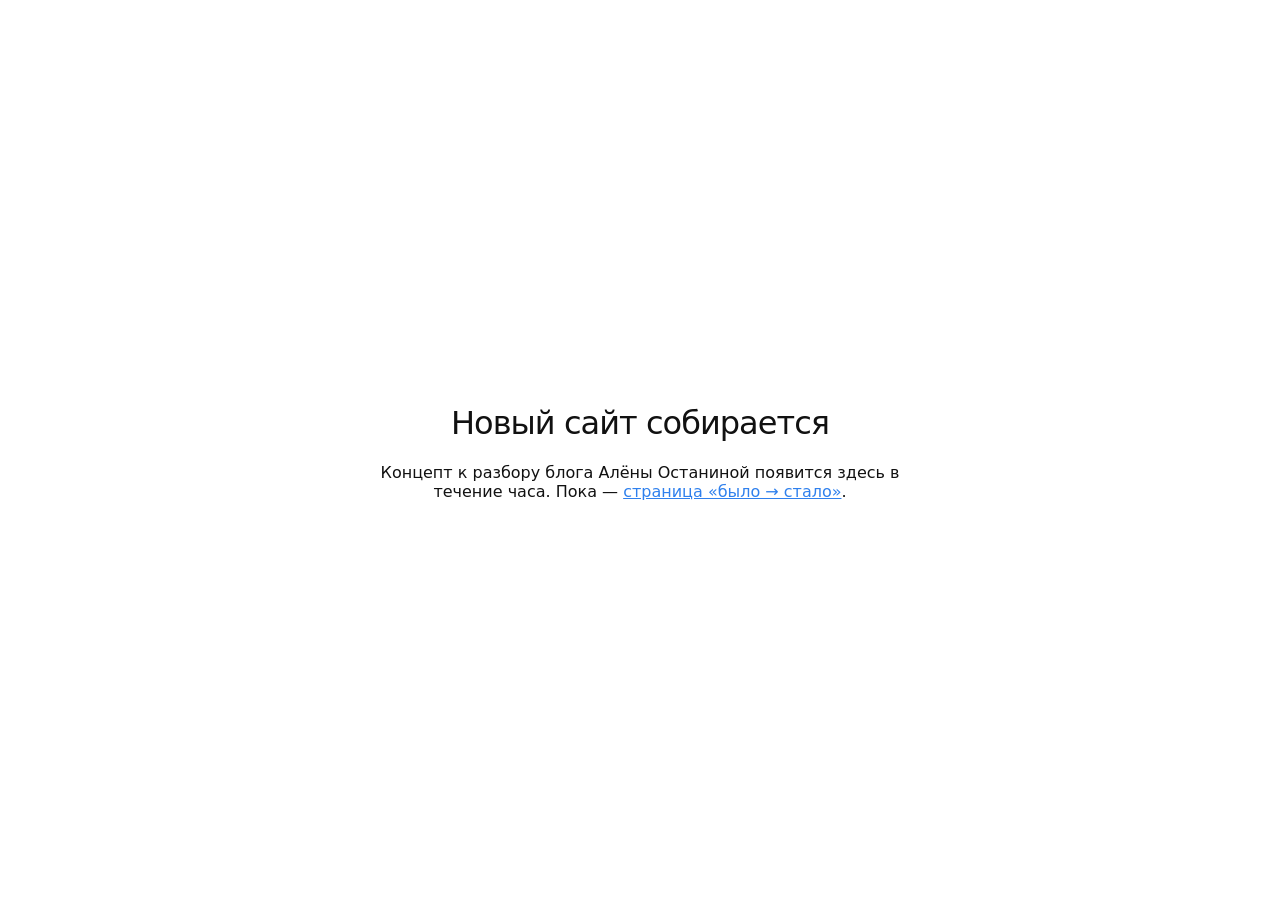
==== index.html @ 4e812641 "init: было → стало" ====
<!DOCTYPE html><html lang="ru"><head><meta charset="utf-8"><meta name="viewport" content="width=device-width,initial-scale=1"><meta name="robots" content="noindex,nofollow"><title>Концепт сайта — собирается</title>
<style>body{font-family:Inter,system-ui,sans-serif;display:flex;min-height:100vh;align-items:center;justify-content:center;margin:0;background:#fff;color:#111}div{max-width:520px;padding:32px;text-align:center}a{color:#2F80ED}</style></head>
<body><div><h1 style="font-weight:500;letter-spacing:-.03em">Новый сайт собирается</h1><p>Концепт к разбору блога Алёны Останиной появится здесь в течение часа. Пока — <a href="bylo-stalo/">страница «было → стало»</a>.</p></div></body></html>
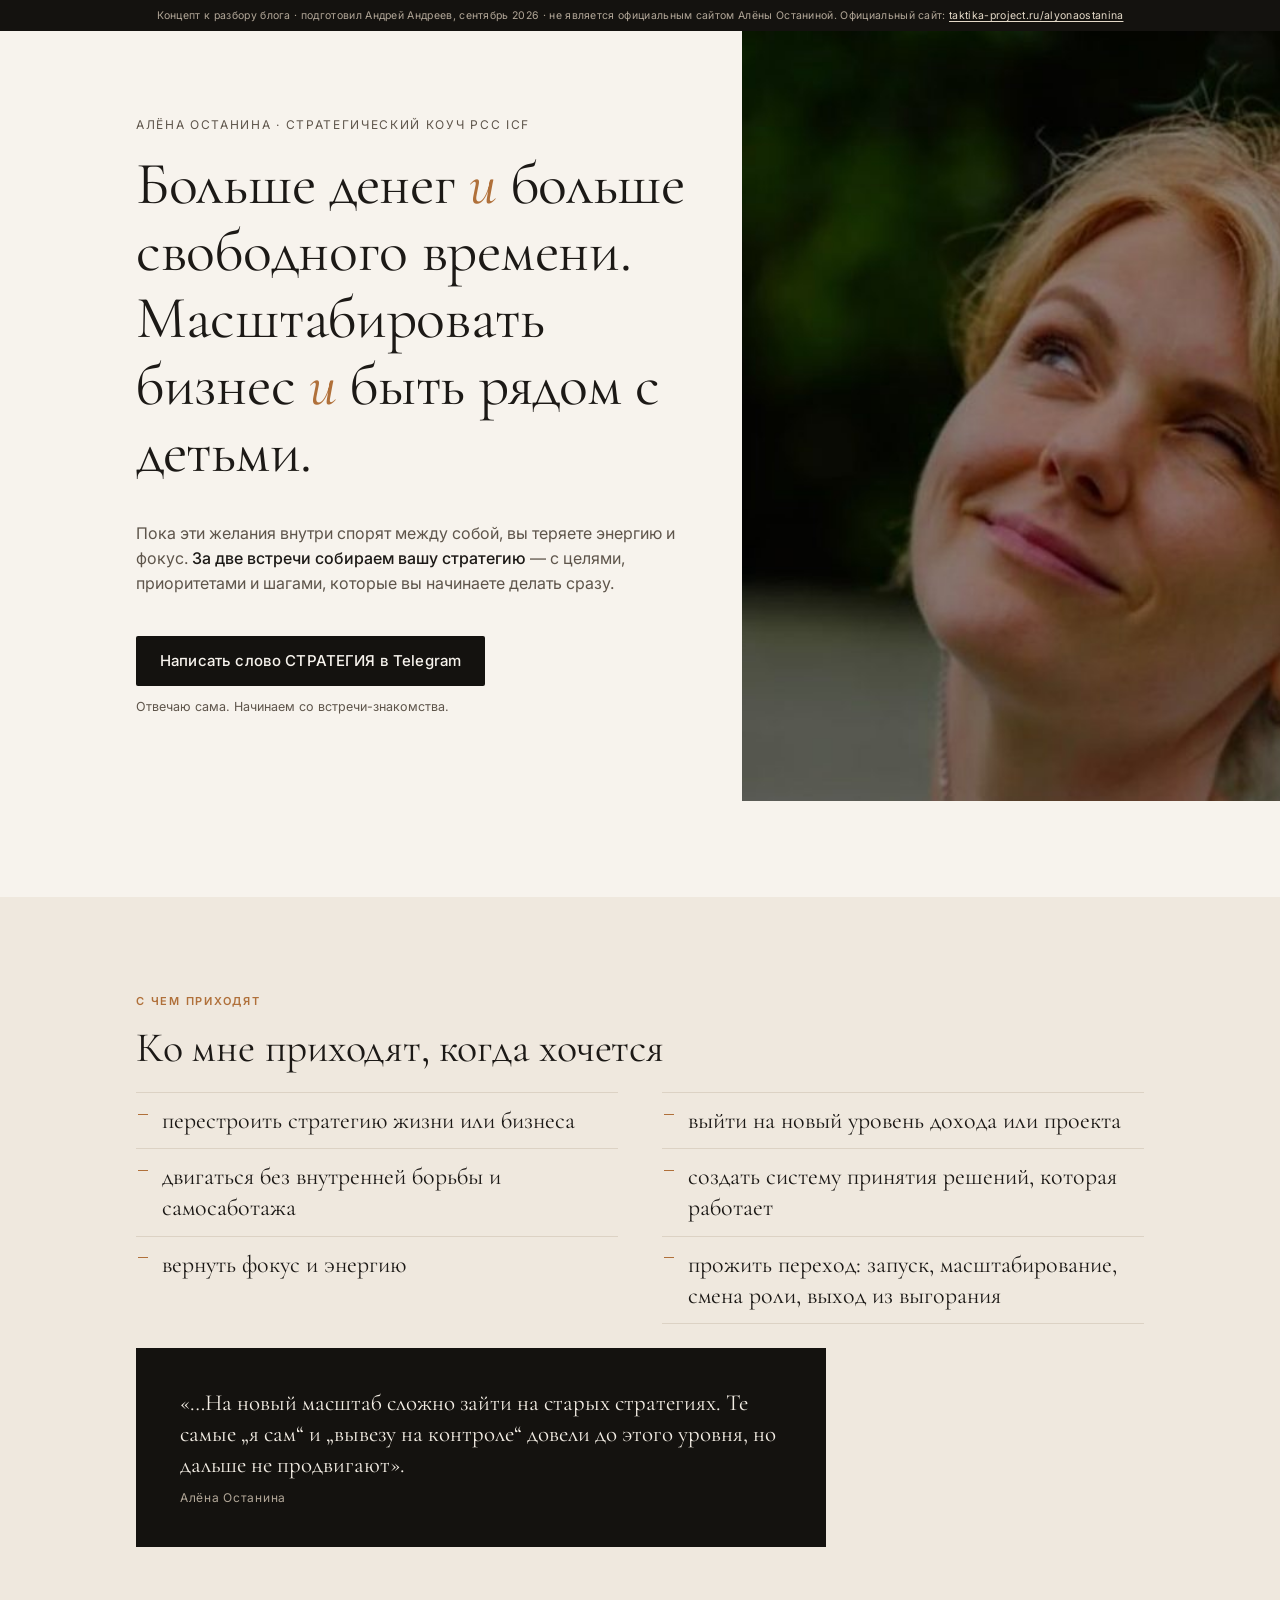
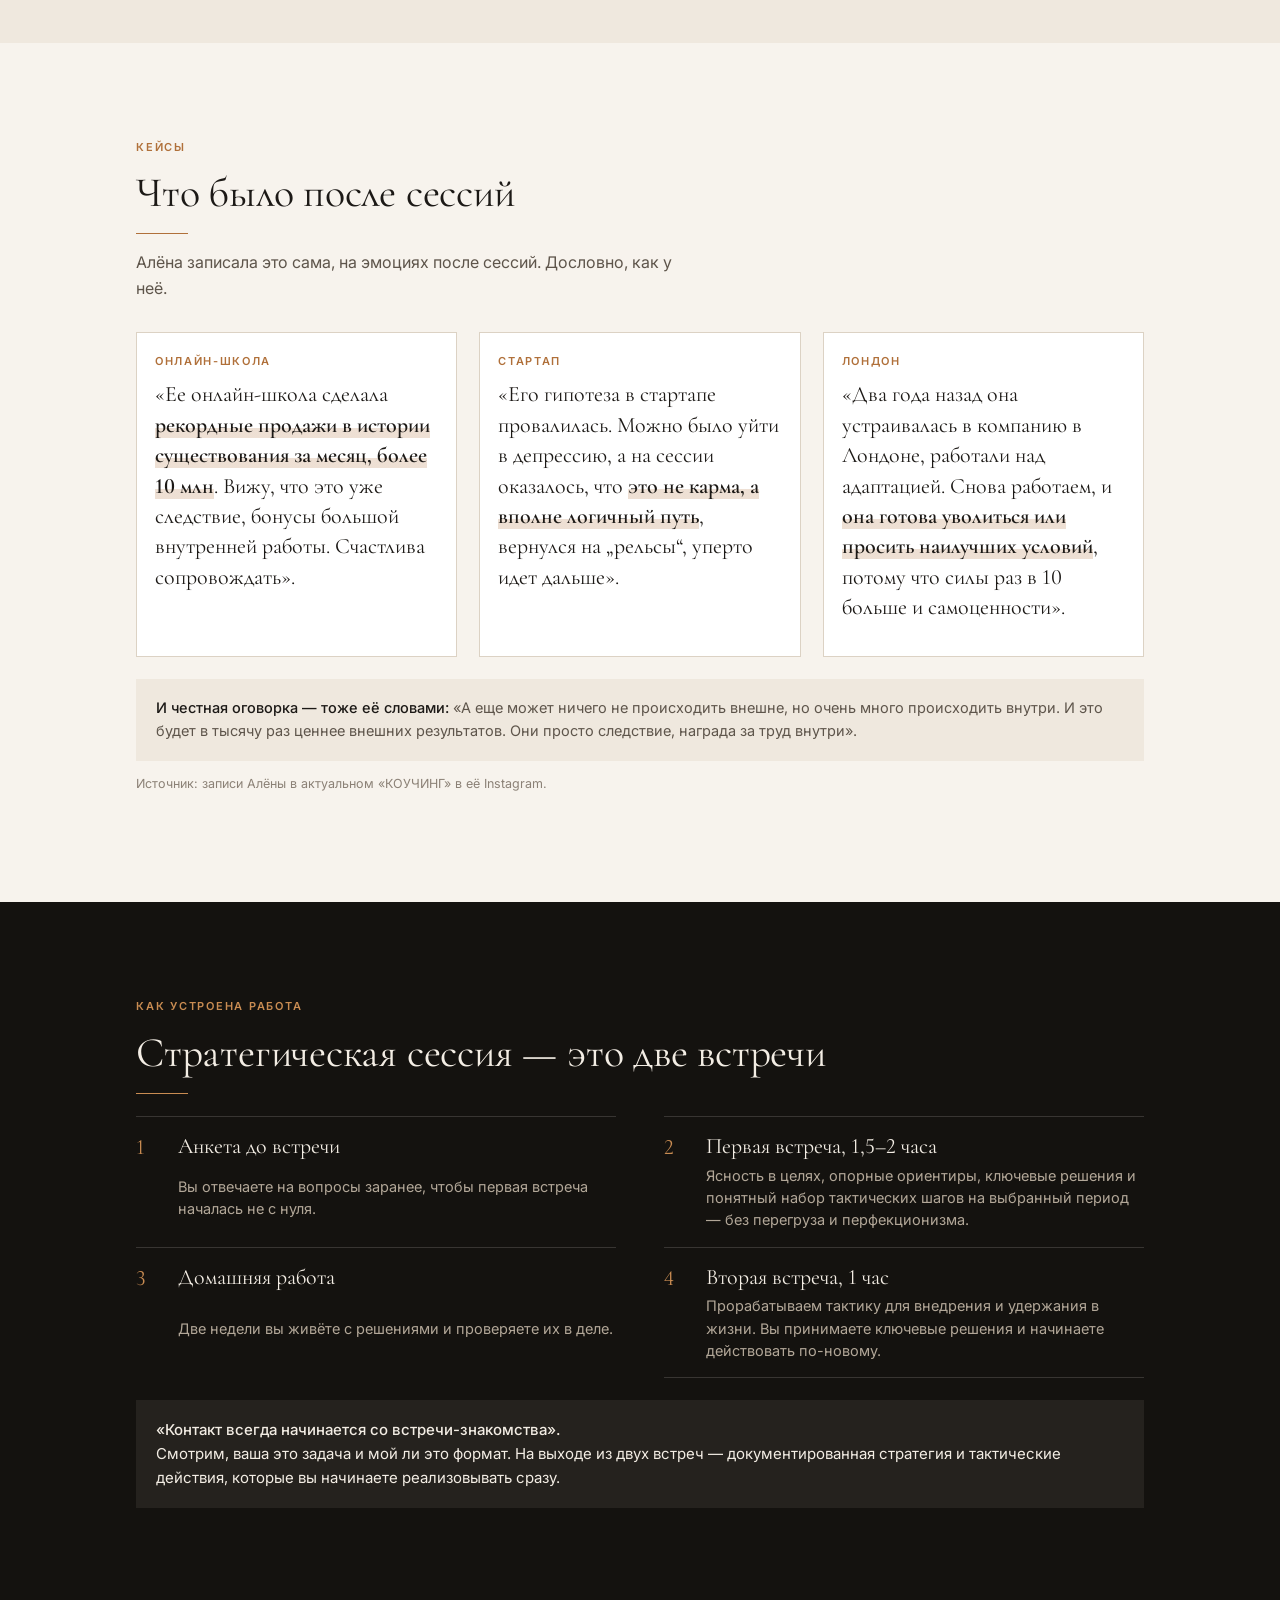
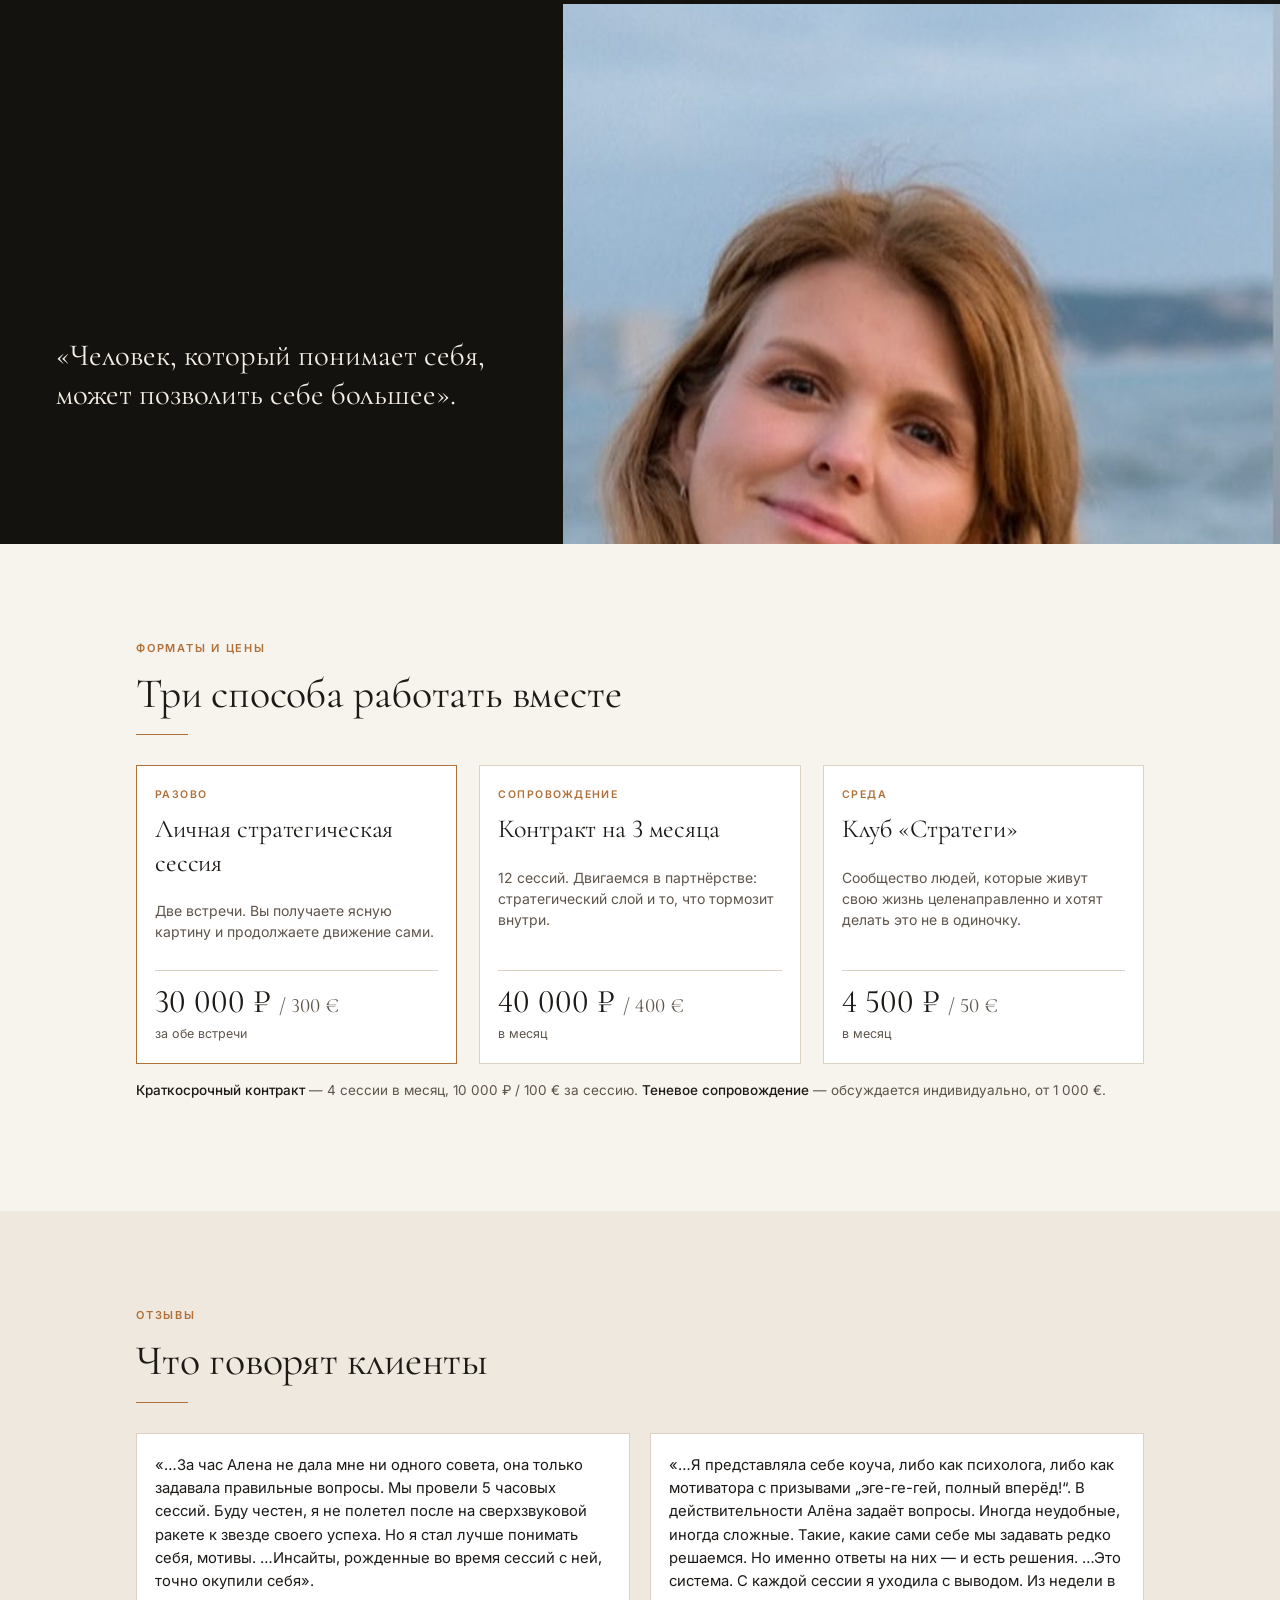
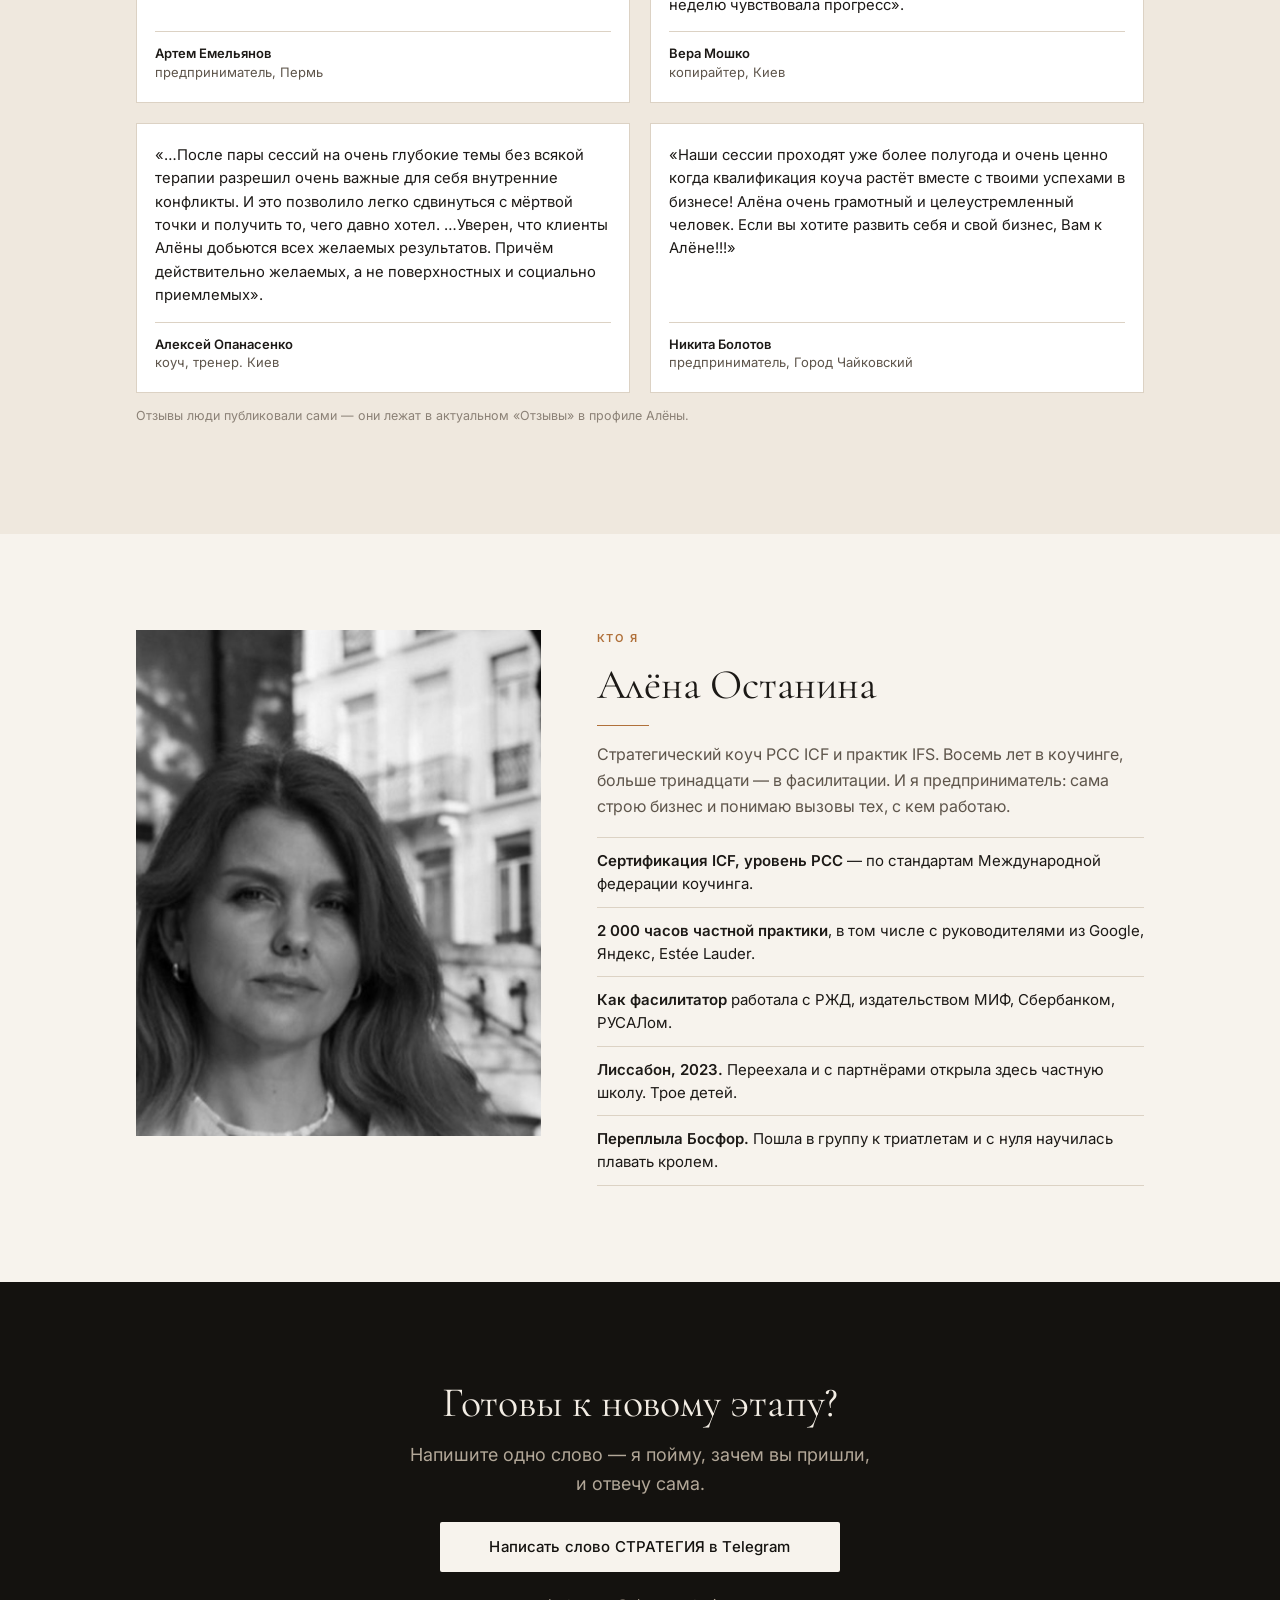
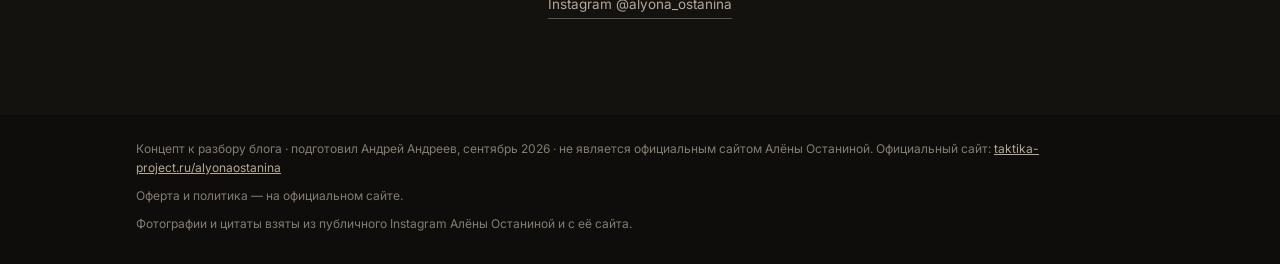
==== commit b5b6d72f: "концепт сайта" ====
--- a/index.html
+++ b/index.html
@@ -1,3 +1,533 @@
-<!DOCTYPE html><html lang="ru"><head><meta charset="utf-8"><meta name="viewport" content="width=device-width,initial-scale=1"><meta name="robots" content="noindex,nofollow"><title>Концепт сайта — собирается</title>
-<style>body{font-family:Inter,system-ui,sans-serif;display:flex;min-height:100vh;align-items:center;justify-content:center;margin:0;background:#fff;color:#111}div{max-width:520px;padding:32px;text-align:center}a{color:#2F80ED}</style></head>
-<body><div><h1 style="font-weight:500;letter-spacing:-.03em">Новый сайт собирается</h1><p>Концепт к разбору блога Алёны Останиной появится здесь в течение часа. Пока — <a href="bylo-stalo/">страница «было → стало»</a>.</p></div></body></html>
+<!DOCTYPE html>
+<html lang="ru">
+<head>
+<meta charset="utf-8">
+<meta name="viewport" content="width=device-width, initial-scale=1, viewport-fit=cover">
+<meta name="robots" content="noindex,nofollow">
+<title>Алёна Останина — стратегический коуч</title>
+<link rel="icon" href="data:,">
+<link rel="preconnect" href="https://fonts.googleapis.com">
+<link rel="preconnect" href="https://fonts.gstatic.com" crossorigin>
+<link href="https://fonts.googleapis.com/css2?family=Cormorant+Garamond:ital,wght@0,400;0,500;0,600;1,400&family=Inter:wght@400;500;600&display=swap&subset=cyrillic,latin" rel="stylesheet">
+<style>
+:root{
+  --paper:#F7F3ED;
+  --paper-2:#EFE8DE;
+  --ink:#1C1916;
+  --ink-soft:#5E554B;
+  --line:#DCD2C4;
+  --accent:#B0703A;
+  --dark:#14120F;
+  --dark-ink:#F3EDE4;
+  --dark-soft:#B2A798;
+  --serif:'Cormorant Garamond',Georgia,'Times New Roman',serif;
+  --sans:'Inter',-apple-system,BlinkMacSystemFont,'Segoe UI',Roboto,sans-serif;
+  --gut:22px;
+  --maxw:1120px;
+}
+*{box-sizing:border-box}
+html{-webkit-text-size-adjust:100%}
+body{
+  margin:0;background:var(--paper);color:var(--ink);
+  font-family:var(--sans);font-size:16px;line-height:1.62;
+  -webkit-font-smoothing:antialiased;overflow-x:hidden;
+}
+img{display:block;max-width:100%}
+a{color:inherit}
+.wrap{max-width:var(--maxw);margin:0 auto;padding-left:var(--gut);padding-right:var(--gut)}
+section{padding:38px 0}
+
+/* ---------- служебная плашка ---------- */
+.concept-bar{
+  background:var(--dark);color:var(--dark-soft);
+  font-size:10.5px;line-height:1.45;letter-spacing:.03em;
+  padding:8px 16px;text-align:center;
+}
+.concept-bar a{color:#E4D9C8;text-decoration:underline;text-underline-offset:2px}
+
+/* ---------- типографика ---------- */
+h1,h2,h3,.needs li,.pullquote,.case__text,.how__t,.how__num,.price__fig,.band__cap{
+  font-variant-numeric:lining-nums;font-feature-settings:'lnum' 1,'onum' 0;
+}
+h1,h2,h3{font-family:var(--serif);font-weight:400;margin:0;letter-spacing:-.005em}
+h1{font-size:clamp(29px,7.6vw,58px);line-height:1.12}
+h2{font-size:clamp(25px,6.2vw,42px);line-height:1.17}
+h3{font-size:clamp(20px,4.6vw,26px);line-height:1.28}
+.lead{font-size:16px;line-height:1.6;color:var(--ink-soft)}
+.eyebrow{
+  font-size:11px;letter-spacing:.16em;text-transform:uppercase;
+  color:var(--accent);font-weight:600;margin-bottom:12px;
+}
+.rule{width:52px;height:1px;background:var(--accent);margin:16px 0}
+
+/* ---------- кнопка ---------- */
+.btn{
+  display:inline-flex;align-items:center;justify-content:center;gap:10px;
+  background:var(--dark);color:#F7F3ED;text-decoration:none;
+  font-family:var(--sans);font-size:15px;font-weight:500;letter-spacing:.01em;
+  padding:15px 24px;border-radius:2px;line-height:1.3;text-align:center;
+  transition:background .2s ease;
+}
+.btn:hover{background:#2C2722}
+.btn--light{background:#F7F3ED;color:var(--dark)}
+.btn--light:hover{background:#fff}
+.btn-note{font-size:12.5px;color:var(--ink-soft);margin-top:11px}
+
+/* ---------- 1. первый экран ---------- */
+.hero{padding:0 0 38px}
+.hero__img{
+  position:relative;width:auto;aspect-ratio:16/9;overflow:hidden;background:#2A2A24;
+  margin:0 calc(var(--gut) * -1);
+}
+.hero__img img{width:100%;height:100%;object-fit:cover;object-position:54% 34%}
+.hero__body{padding-top:26px}
+.hero__name{
+  font-size:12px;letter-spacing:.14em;text-transform:uppercase;
+  color:var(--ink-soft);margin-bottom:16px;
+}
+.hero h1{margin-bottom:18px}
+.hero h1 em{font-style:italic;color:var(--accent)}
+.hero__sub{font-size:16px;line-height:1.58;color:var(--ink-soft);max-width:34em}
+.hero__sub b{color:var(--ink);font-weight:500}
+.hero__cta{margin-top:24px}
+
+/* ---------- 2. с чем приходят ---------- */
+.needs{background:var(--paper-2)}
+.needs ul{list-style:none;margin:20px 0 0;padding:0}
+.needs li{
+  font-family:var(--serif);font-size:clamp(19px,4.6vw,24px);line-height:1.3;
+  padding:12px 0 12px 26px;border-top:1px solid var(--line);position:relative;
+}
+.needs li:last-child{border-bottom:1px solid var(--line)}
+.needs li::before{
+  content:'';position:absolute;left:2px;top:.86em;
+  width:10px;height:1px;background:var(--accent);
+}
+.pullquote{
+  margin:24px 0 0;padding:22px 20px;background:var(--dark);color:var(--dark-ink);
+  font-family:var(--serif);font-size:clamp(18px,4.4vw,23px);line-height:1.34;
+}
+.pullquote cite{
+  display:block;margin-top:10px;font-family:var(--sans);font-style:normal;
+  font-size:12px;letter-spacing:.06em;color:var(--dark-soft);
+}
+
+/* ---------- 3. кейсы ---------- */
+.cases .case{
+  background:#fff;border:1px solid var(--line);padding:20px 18px;
+  display:flex;flex-direction:column;
+}
+.case__text{flex:1}
+.case__tag{
+  font-size:11px;letter-spacing:.15em;text-transform:uppercase;
+  color:var(--accent);font-weight:600;margin-bottom:9px;
+}
+.case__text{
+  font-family:var(--serif);font-size:clamp(18px,4.3vw,22px);line-height:1.38;margin:0 0 14px;
+}
+.case__text b{font-weight:600;background:linear-gradient(transparent 62%,rgba(176,112,58,.22) 62%)}
+.note{
+  margin-top:22px;padding:18px 20px;background:var(--paper-2);
+  font-size:14.5px;line-height:1.58;color:var(--ink-soft);
+}
+.note b{color:var(--ink);font-weight:500}
+.src{font-size:12.5px;color:#8B8176;margin-top:14px;line-height:1.5}
+
+/* ---------- 4. как устроена работа ---------- */
+.how{background:var(--dark);color:var(--dark-ink)}
+.how h2{color:var(--dark-ink)}
+.how .eyebrow{color:#C98C52}
+.how .rule{background:#C98C52}
+.how__steps{margin-top:22px;counter-reset:s}
+.how__step{
+  border-top:1px solid rgba(243,237,228,.16);padding:15px 0;
+  display:grid;grid-template-columns:30px 1fr;gap:4px 12px;
+}
+.how__step:last-child{border-bottom:1px solid rgba(243,237,228,.16)}
+.how__num{
+  font-family:var(--serif);font-size:22px;line-height:1.1;color:#C98C52;
+  grid-row:span 2;padding-top:3px;
+}
+.how__t{font-family:var(--serif);font-size:clamp(18px,4.2vw,22px);line-height:1.28}
+.how__d{font-size:14.5px;line-height:1.55;color:var(--dark-soft)}
+.how__meet{
+  margin-top:22px;padding:18px 20px;background:rgba(243,237,228,.07);
+  font-size:15px;line-height:1.58;color:var(--dark-ink);
+}
+.how__meet b{font-weight:500}
+
+/* ---------- 5. цены ---------- */
+.prices__grid,.reviews__grid,.cases__grid{
+  display:flex;gap:12px;margin:22px calc(var(--gut) * -1) 0;
+  padding:2px var(--gut) 14px;overflow-x:auto;scroll-snap-type:x mandatory;
+  -webkit-overflow-scrolling:touch;scrollbar-width:none;
+}
+.prices__grid::-webkit-scrollbar,.reviews__grid::-webkit-scrollbar,.cases__grid::-webkit-scrollbar{display:none}
+.prices__grid > *,.reviews__grid > *,.cases__grid > *{
+  flex:0 0 82%;scroll-snap-align:start;
+}
+.swipe-hint{
+  font-size:11.5px;letter-spacing:.1em;text-transform:uppercase;
+  color:#8B8176;margin-top:2px;
+}
+.price{
+  background:#fff;border:1px solid var(--line);padding:20px 18px 18px;
+  display:flex;flex-direction:column;
+}
+.price--main{border-color:var(--accent);border-width:1.5px}
+.price__badge{
+  font-size:10.5px;letter-spacing:.14em;text-transform:uppercase;color:var(--accent);
+  font-weight:600;margin-bottom:9px;
+}
+.price h3{margin-bottom:7px}
+.price__desc{font-size:14px;line-height:1.5;color:var(--ink-soft);flex:1}
+.price__fig{
+  font-family:var(--serif);font-size:clamp(26px,6.2vw,33px);line-height:1.1;
+  margin-top:14px;padding-top:13px;border-top:1px solid var(--line);
+}
+.price__fig span{font-size:.62em;color:var(--ink-soft)}
+.price__per{font-size:12.5px;color:var(--ink-soft);margin-top:4px}
+.prices__extra{
+  margin-top:16px;font-size:13.5px;line-height:1.6;color:var(--ink-soft);
+}
+.prices__extra b{color:var(--ink);font-weight:500}
+
+/* ---------- фото-разделитель ---------- */
+.band{position:relative;width:100%;aspect-ratio:4/3;overflow:hidden;background:#2A2A24}
+.band img{width:100%;height:100%;object-fit:cover;object-position:50% 62%}
+.band__cap{
+  position:absolute;left:0;right:0;top:0;padding:22px var(--gut) 46px;
+  background:linear-gradient(rgba(20,18,15,.86),rgba(20,18,15,.6) 46%,transparent);
+  color:#F3EDE4;font-family:var(--serif);font-size:clamp(19px,4.6vw,27px);line-height:1.28;
+}
+
+/* ---------- 6. отзывы ---------- */
+.reviews{background:var(--paper-2)}
+.review{
+  background:#fff;padding:20px 18px;margin:0;border:1px solid var(--line);
+  display:flex;flex-direction:column;
+}
+.review p{flex:1}
+.review p{margin:0;font-size:14.8px;line-height:1.58}
+.review footer{
+  margin-top:14px;padding-top:12px;border-top:1px solid var(--line);
+  font-size:13px;line-height:1.45;
+}
+.review footer b{font-weight:600;display:block}
+.review footer span{color:var(--ink-soft)}
+
+/* ---------- 7. кто я ---------- */
+.about__photo{margin:0 calc(var(--gut) * -1) 26px;aspect-ratio:5/4;overflow:hidden}
+.about__photo img{width:100%;height:100%;object-fit:cover;object-position:50% 14%}
+.about__facts{list-style:none;margin:18px 0 0;padding:0}
+.about__facts li{
+  padding:11px 0;border-top:1px solid var(--line);
+  font-size:15px;line-height:1.55;
+}
+.about__facts li:last-child{border-bottom:1px solid var(--line)}
+.about__facts b{font-weight:600}
+
+/* ---------- 8. финал ---------- */
+.final{background:var(--dark);color:var(--dark-ink);text-align:center}
+.final h2{color:var(--dark-ink);margin-bottom:14px}
+.final p{font-size:16px;line-height:1.6;color:var(--dark-soft);margin:0 auto 24px;max-width:26em}
+.final .btn{width:100%;max-width:400px}
+.final__ig{
+  display:inline-block;margin-top:22px;font-size:13.5px;color:var(--dark-soft);
+  text-decoration:none;border-bottom:1px solid rgba(178,167,152,.45);padding-bottom:2px;
+}
+
+/* ---------- футер ---------- */
+footer.site{
+  background:#0E0D0B;color:#857C70;font-size:12px;line-height:1.6;
+  padding:24px 0 30px;
+}
+footer.site a{color:#B5A894}
+footer.site p{margin:0 0 9px}
+footer.site p:last-child{margin-bottom:0}
+
+/* ---------- десктоп ---------- */
+@media (min-width:860px){
+  :root{--gut:56px}
+  section{padding:96px 0}
+  .hero{padding:0 0 96px}
+  .hero__inner{display:grid;grid-template-columns:1.06fr .94fr;gap:0;align-items:stretch}
+  .hero__img{aspect-ratio:auto;height:100%;min-height:560px;order:2;margin:0}
+  .hero__body{order:1;padding:84px 56px 84px 0;display:flex;flex-direction:column;justify-content:center}
+  .hero .wrap{max-width:none;padding-right:0;padding-left:clamp(56px,calc((100vw - 1120px)/2 + 56px),320px)}
+  .needs ul{columns:2;column-gap:44px}
+  .needs li{break-inside:avoid}
+  .pullquote{padding:40px 44px;max-width:30em}
+  .cases__grid{grid-template-columns:repeat(3,1fr);gap:22px}
+  .how__steps{display:grid;grid-template-columns:repeat(2,1fr);gap:0 48px}
+  .prices__grid,.reviews__grid,.cases__grid{
+    display:grid;overflow:visible;margin:30px 0 0;padding:0;
+  }
+  .prices__grid{grid-template-columns:repeat(3,1fr);gap:22px}
+  .prices__grid > *,.reviews__grid > *,.cases__grid > *{flex:initial}
+  .swipe-hint{display:none}
+  .band{aspect-ratio:auto;height:540px;display:grid;grid-template-columns:44% 56%}
+  .band img{order:2;object-position:50% 64%}
+  .band__cap{
+    position:static;order:1;background:var(--dark);
+    display:flex;align-items:center;
+    padding:48px 56px;font-size:clamp(26px,2.4vw,34px);line-height:1.26;
+  }
+  .reviews__grid{grid-template-columns:repeat(2,1fr);gap:20px}
+  .about__inner{display:grid;grid-template-columns:.85fr 1.15fr;gap:56px;align-items:start}
+  .about__photo{margin:0;aspect-ratio:4/5}
+  .final p{font-size:18px}
+}
+@media (min-width:1180px){
+  .hero h1{font-size:60px}
+}
+</style>
+</head>
+<body>
+
+<div class="concept-bar">
+  Концепт к разбору блога · подготовил Андрей Андреев, сентябрь 2026 · не является официальным сайтом Алёны Останиной.
+  Официальный сайт: <a href="https://taktika-project.ru/alyonaostanina" target="_blank" rel="noopener">taktika-project.ru/alyonaostanina</a>
+</div>
+
+<!-- 1. ПЕРВЫЙ ЭКРАН -->
+<header class="hero">
+  <div class="wrap">
+    <div class="hero__inner">
+      <div class="hero__img">
+        <img src="assets/hero.jpg" alt="Алёна Останина" width="1200" height="800">
+      </div>
+      <div class="hero__body">
+        <div class="hero__name">Алёна Останина · стратегический коуч PCC ICF</div>
+        <h1>Больше денег <em>и</em> больше свободного времени. Масштабировать бизнес <em>и</em> быть рядом с детьми.</h1>
+        <p class="hero__sub">
+          Пока эти желания внутри спорят между собой, вы теряете энергию и фокус.
+          <b>За две встречи собираем вашу стратегию</b> — с целями, приоритетами и шагами, которые вы начинаете делать сразу.
+        </p>
+        <div class="hero__cta">
+          <a class="btn" href="https://t.me/Alyona_Ostanina?text=%D0%A1%D0%A2%D0%A0%D0%90%D0%A2%D0%95%D0%93%D0%98%D0%AF" target="_blank" rel="noopener">Написать слово СТРАТЕГИЯ в Telegram</a>
+          <div class="btn-note">Отвечаю сама. Начинаем со встречи-знакомства.</div>
+        </div>
+      </div>
+    </div>
+  </div>
+</header>
+
+<!-- 2. С ЧЕМ ПРИХОДЯТ -->
+<section class="needs">
+  <div class="wrap">
+    <div class="eyebrow">С чем приходят</div>
+    <h2>Ко мне приходят, когда хочется</h2>
+    <ul>
+      <li>перестроить стратегию жизни или бизнеса</li>
+      <li>двигаться без внутренней борьбы и самосаботажа</li>
+      <li>вернуть фокус и энергию</li>
+      <li>выйти на новый уровень дохода или проекта</li>
+      <li>создать систему принятия решений, которая работает</li>
+      <li>прожить переход: запуск, масштабирование, смена роли, выход из выгорания</li>
+    </ul>
+    <blockquote class="pullquote">
+      «…На новый масштаб сложно зайти на старых стратегиях. Те самые „я сам“ и „вывезу на контроле“ довели до этого уровня, но дальше не продвигают».
+      <cite>Алёна Останина</cite>
+    </blockquote>
+  </div>
+</section>
+
+<!-- 3. КЕЙСЫ -->
+<section class="cases">
+  <div class="wrap">
+    <div class="eyebrow">Кейсы</div>
+    <h2>Что было после сессий</h2>
+    <div class="rule"></div>
+    <p class="lead" style="max-width:34em">Алёна записала это сама, на эмоциях после сессий. Дословно, как у неё.</p>
+
+    <div class="cases__grid">
+      <article class="case">
+        <div class="case__tag">Онлайн-школа</div>
+        <p class="case__text">«Ее онлайн-школа сделала <b>рекордные продажи в истории существования за месяц, более 10 млн</b>. Вижу, что это уже следствие, бонусы большой внутренней работы. Счастлива сопровождать».</p>
+      </article>
+
+      <article class="case">
+        <div class="case__tag">Стартап</div>
+        <p class="case__text">«Его гипотеза в стартапе провалилась. Можно было уйти в депрессию, а на сессии оказалось, что <b>это не карма, а вполне логичный путь</b>, вернулся на „рельсы“, уперто идет дальше».</p>
+      </article>
+
+      <article class="case">
+        <div class="case__tag">Лондон</div>
+        <p class="case__text">«Два года назад она устраивалась в компанию в Лондоне, работали над адаптацией. Снова работаем, и <b>она готова уволиться или просить наилучших условий</b>, потому что силы раз в 10 больше и самоценности».</p>
+      </article>
+    </div>
+
+    <p class="swipe-hint">Листайте вбок →</p>
+
+    <div class="note">
+      <b>И честная оговорка — тоже её словами:</b> «А еще может ничего не происходить внешне, но очень много происходить внутри. И это будет в тысячу раз ценнее внешних результатов. Они просто следствие, награда за труд внутри».
+    </div>
+    <p class="src">Источник: записи Алёны в актуальном «КОУЧИНГ» в её Instagram.</p>
+  </div>
+</section>
+
+<!-- 4. КАК УСТРОЕНА РАБОТА -->
+<section class="how">
+  <div class="wrap">
+    <div class="eyebrow">Как устроена работа</div>
+    <h2>Стратегическая сессия — это две встречи</h2>
+    <div class="rule"></div>
+
+    <div class="how__steps">
+      <div class="how__step">
+        <div class="how__num">1</div>
+        <div class="how__t">Анкета до встречи</div>
+        <div class="how__d">Вы отвечаете на вопросы заранее, чтобы первая встреча началась не с нуля.</div>
+      </div>
+      <div class="how__step">
+        <div class="how__num">2</div>
+        <div class="how__t">Первая встреча, 1,5–2 часа</div>
+        <div class="how__d">Ясность в целях, опорные ориентиры, ключевые решения и понятный набор тактических шагов на выбранный период — без перегруза и перфекционизма.</div>
+      </div>
+      <div class="how__step">
+        <div class="how__num">3</div>
+        <div class="how__t">Домашняя работа</div>
+        <div class="how__d">Две недели вы живёте с решениями и проверяете их в деле.</div>
+      </div>
+      <div class="how__step">
+        <div class="how__num">4</div>
+        <div class="how__t">Вторая встреча, 1 час</div>
+        <div class="how__d">Прорабатываем тактику для внедрения и удержания в жизни. Вы принимаете ключевые решения и начинаете действовать по-новому.</div>
+      </div>
+    </div>
+
+    <div class="how__meet">
+      <b>«Контакт всегда начинается со встречи-знакомства».</b><br>
+      Смотрим, ваша это задача и мой ли это формат. На выходе из двух встреч — документированная стратегия и тактические действия, которые вы начинаете реализовывать сразу.
+    </div>
+  </div>
+</section>
+
+<!-- ФОТО-РАЗДЕЛИТЕЛЬ -->
+<div class="band">
+  <img src="assets/portrait-water.jpg" alt="Алёна Останина" width="900" height="1021">
+  <div class="band__cap">«Человек, который понимает себя, может позволить себе большее».</div>
+</div>
+
+<!-- 5. ФОРМАТЫ И ЦЕНЫ -->
+<section class="prices">
+  <div class="wrap">
+    <div class="eyebrow">Форматы и цены</div>
+    <h2>Три способа работать вместе</h2>
+    <div class="rule"></div>
+
+    <div class="prices__grid">
+      <div class="price price--main">
+        <div class="price__badge">Разово</div>
+        <h3>Личная стратегическая сессия</h3>
+        <p class="price__desc">Две встречи. Вы получаете ясную картину и продолжаете движение сами.</p>
+        <div class="price__fig">30 000 ₽ <span>/ 300 €</span></div>
+        <div class="price__per">за обе встречи</div>
+      </div>
+
+      <div class="price">
+        <div class="price__badge">Сопровождение</div>
+        <h3>Контракт на 3 месяца</h3>
+        <p class="price__desc">12 сессий. Двигаемся в партнёрстве: стратегический слой и то, что тормозит внутри.</p>
+        <div class="price__fig">40 000 ₽ <span>/ 400 €</span></div>
+        <div class="price__per">в месяц</div>
+      </div>
+
+      <div class="price">
+        <div class="price__badge">Среда</div>
+        <h3>Клуб «Стратеги»</h3>
+        <p class="price__desc">Сообщество людей, которые живут свою жизнь целенаправленно и хотят делать это не в одиночку.</p>
+        <div class="price__fig">4 500 ₽ <span>/ 50 €</span></div>
+        <div class="price__per">в месяц</div>
+      </div>
+    </div>
+
+    <p class="swipe-hint">Листайте вбок →</p>
+
+    <p class="prices__extra">
+      <b>Краткосрочный контракт</b> — 4 сессии в месяц, 10 000 ₽ / 100 € за сессию.
+      <b>Теневое сопровождение</b> — обсуждается индивидуально, от 1 000 €.
+    </p>
+  </div>
+</section>
+
+<!-- 6. ОТЗЫВЫ -->
+<section class="reviews">
+  <div class="wrap">
+    <div class="eyebrow">Отзывы</div>
+    <h2>Что говорят клиенты</h2>
+    <div class="rule"></div>
+
+    <div class="reviews__grid">
+      <blockquote class="review">
+        <p>«…За час Алена не дала мне ни одного совета, она только задавала правильные вопросы. Мы провели 5 часовых сессий. Буду честен, я не полетел после на сверхзвуковой ракете к звезде своего успеха. Но я стал лучше понимать себя, мотивы. …Инсайты, рожденные во время сессий с ней, точно окупили себя».</p>
+        <footer><b>Артем Емельянов</b><span>предприниматель, Пермь</span></footer>
+      </blockquote>
+
+      <blockquote class="review">
+        <p>«…Я представляла себе коуча, либо как психолога, либо как мотиватора с призывами „эге-ге-гей, полный вперёд!“. В действительности Алёна задаёт вопросы. Иногда неудобные, иногда сложные. Такие, какие сами себе мы задавать редко решаемся. Но именно ответы на них — и есть решения. …Это система. С каждой сессии я уходила с выводом. Из недели в неделю чувствовала прогресс».</p>
+        <footer><b>Вера Мошко</b><span>копирайтер, Киев</span></footer>
+      </blockquote>
+
+      <blockquote class="review">
+        <p>«…После пары сессий на очень глубокие темы без всякой терапии разрешил очень важные для себя внутренние конфликты. И это позволило легко сдвинуться с мёртвой точки и получить то, чего давно хотел. …Уверен, что клиенты Алёны добьются всех желаемых результатов. Причём действительно желаемых, а не поверхностных и социально приемлемых».</p>
+        <footer><b>Алексей Опанасенко</b><span>коуч, тренер. Киев</span></footer>
+      </blockquote>
+
+      <blockquote class="review">
+        <p>«Наши сессии проходят уже более полугода и очень ценно когда квалификация коуча растёт вместе с твоими успехами в бизнесе! Алёна очень грамотный и целеустремленный человек. Если вы хотите развить себя и свой бизнес, Вам к Алёне!!!»</p>
+        <footer><b>Никита Болотов</b><span>предприниматель, Город Чайковский</span></footer>
+      </blockquote>
+    </div>
+    <p class="swipe-hint">Листайте вбок →</p>
+    <p class="src">Отзывы люди публиковали сами — они лежат в актуальном «Отзывы» в профиле Алёны.</p>
+  </div>
+</section>
+
+<!-- 7. КТО Я -->
+<section class="about">
+  <div class="wrap">
+    <div class="about__inner">
+      <div class="about__photo">
+        <img src="assets/portrait-bw.jpg" alt="Алёна Останина" width="900" height="1021">
+      </div>
+      <div>
+        <div class="eyebrow">Кто я</div>
+        <h2>Алёна Останина</h2>
+        <div class="rule"></div>
+        <p class="lead">Стратегический коуч PCC ICF и практик IFS. Восемь лет в коучинге, больше тринадцати — в фасилитации. И я предприниматель: сама строю бизнес и понимаю вызовы тех, с кем работаю.</p>
+        <ul class="about__facts">
+          <li><b>Сертификация ICF, уровень PCC</b> — по стандартам Международной федерации коучинга.</li>
+          <li><b>2 000 часов частной практики</b>, в том числе с руководителями из Google, Яндекс, Estée Lauder.</li>
+          <li><b>Как фасилитатор</b> работала с РЖД, издательством МИФ, Сбербанком, РУСАЛом.</li>
+          <li><b>Лиссабон, 2023.</b> Переехала и с партнёрами открыла здесь частную школу. Трое детей.</li>
+          <li><b>Переплыла Босфор.</b> Пошла в группу к триатлетам и с нуля научилась плавать кролем.</li>
+        </ul>
+      </div>
+    </div>
+  </div>
+</section>
+
+<!-- 8. ФИНАЛ -->
+<section class="final">
+  <div class="wrap">
+    <h2>Готовы к новому этапу?</h2>
+    <p>Напишите одно слово — я пойму, зачем вы пришли, и отвечу сама.</p>
+    <a class="btn btn--light" href="https://t.me/Alyona_Ostanina?text=%D0%A1%D0%A2%D0%A0%D0%90%D0%A2%D0%95%D0%93%D0%98%D0%AF" target="_blank" rel="noopener">Написать слово СТРАТЕГИЯ в Telegram</a>
+    <div>
+      <a class="final__ig" href="https://www.instagram.com/alyona_ostanina/" target="_blank" rel="noopener">Instagram @alyona_ostanina</a>
+    </div>
+  </div>
+</section>
+
+<footer class="site">
+  <div class="wrap">
+    <p>Концепт к разбору блога · подготовил Андрей Андреев, сентябрь 2026 · не является официальным сайтом Алёны Останиной. Официальный сайт: <a href="https://taktika-project.ru/alyonaostanina" target="_blank" rel="noopener">taktika-project.ru/alyonaostanina</a></p>
+    <p>Оферта и политика — на официальном сайте.</p>
+    <p>Фотографии и цитаты взяты из публичного Instagram Алёны Останиной и с её сайта.</p>
+  </div>
+</footer>
+
+</body>
+</html>
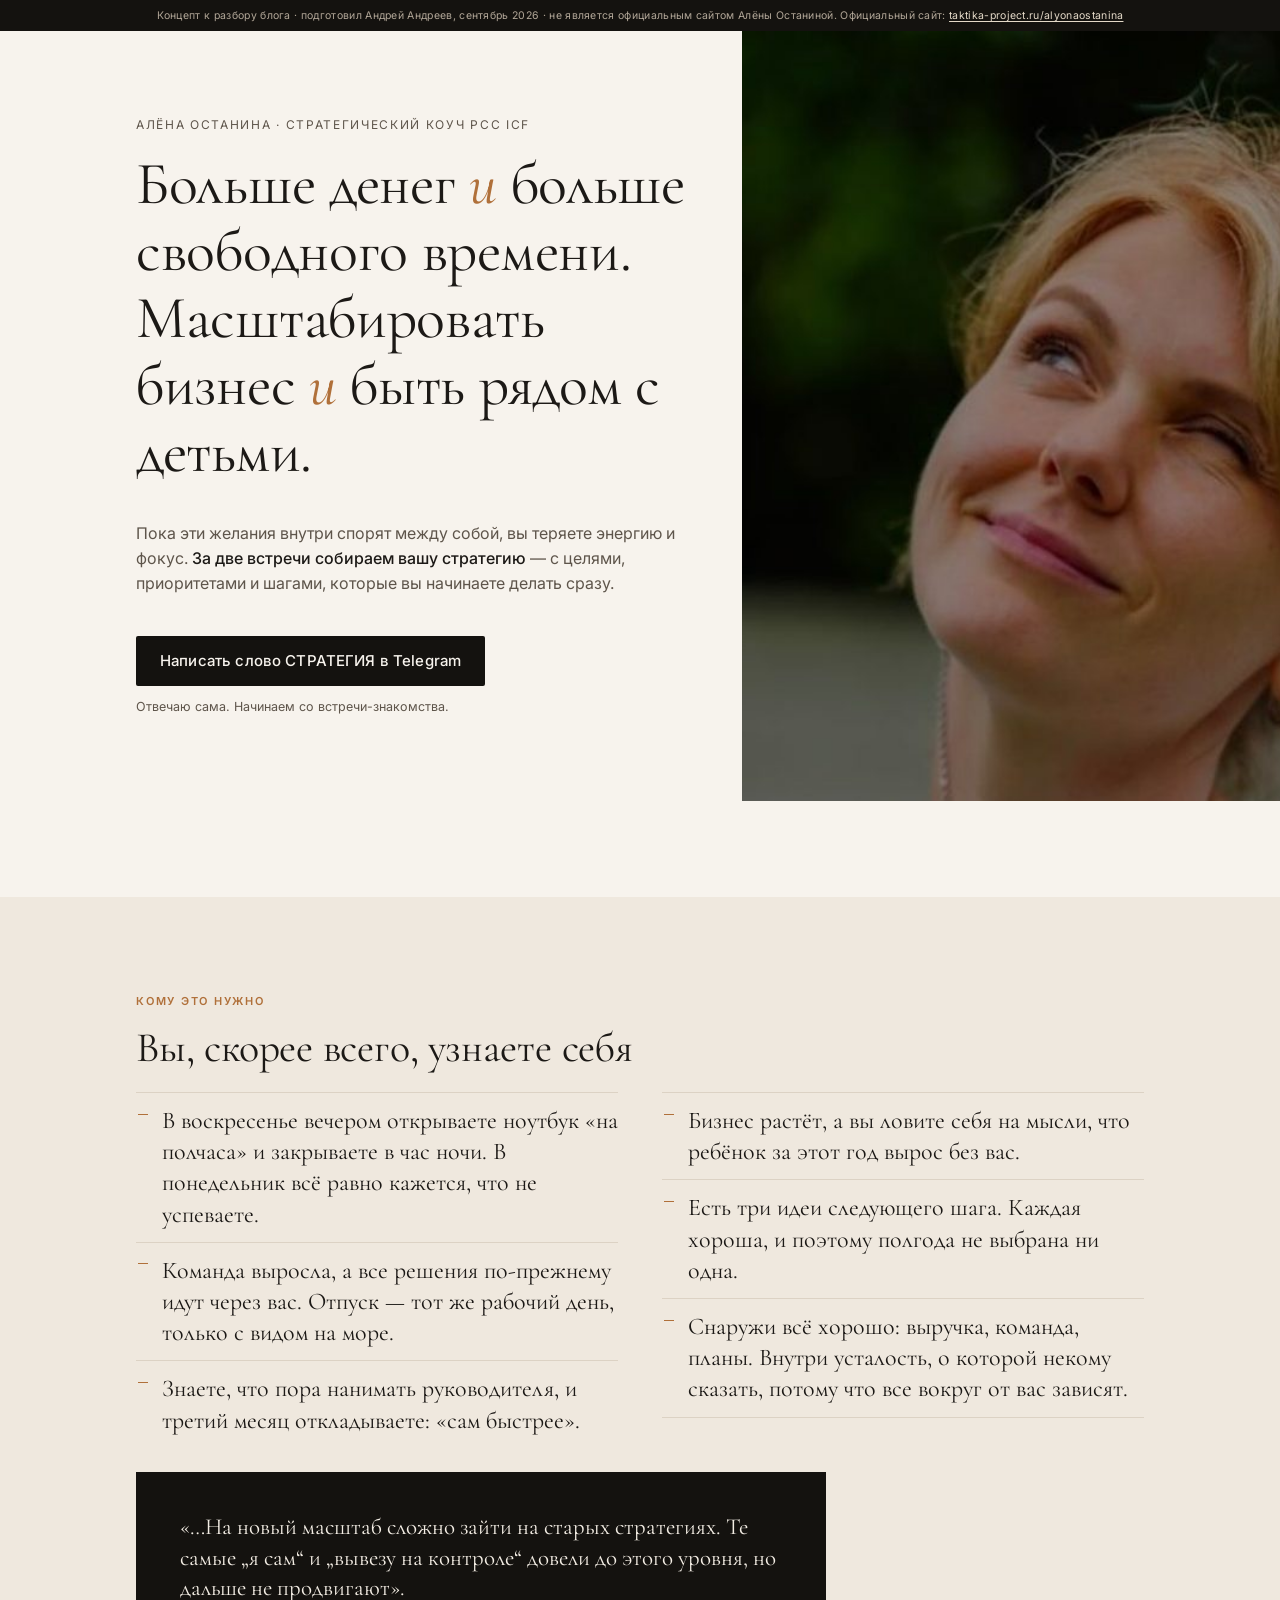
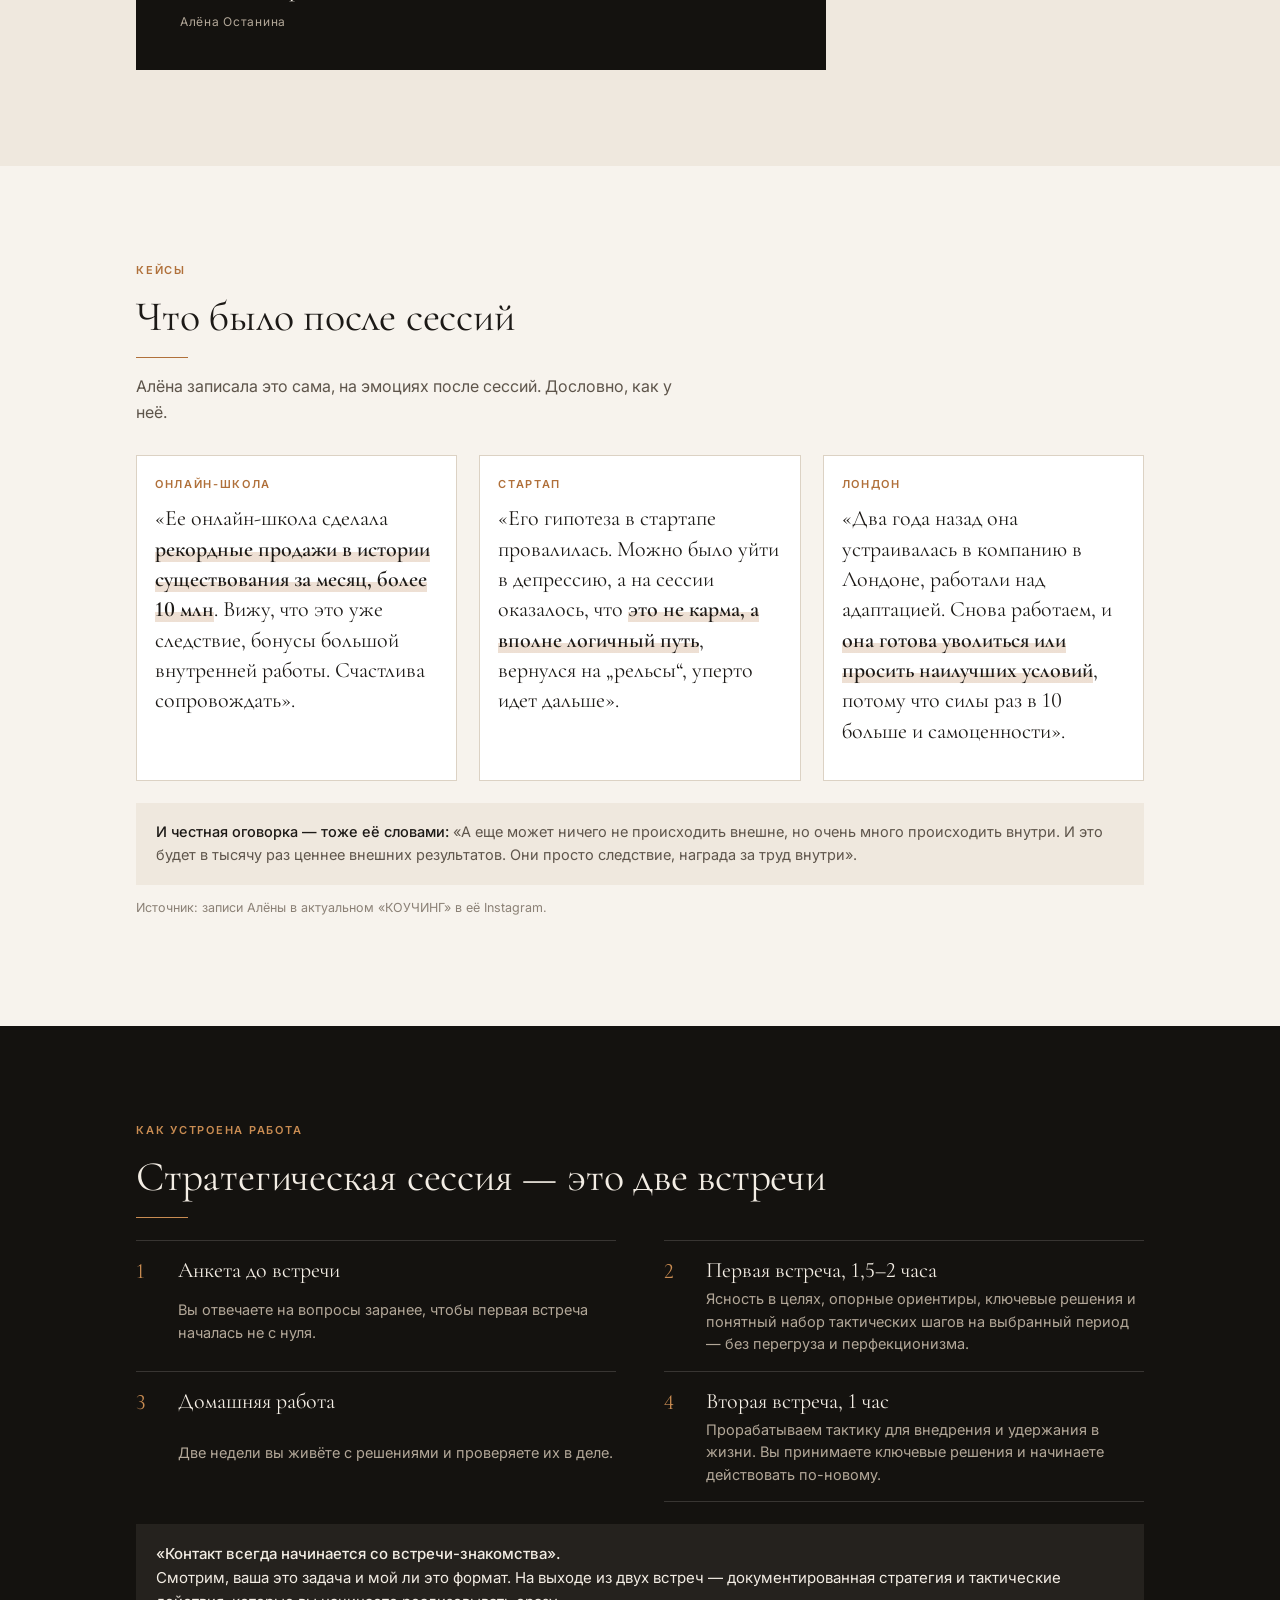
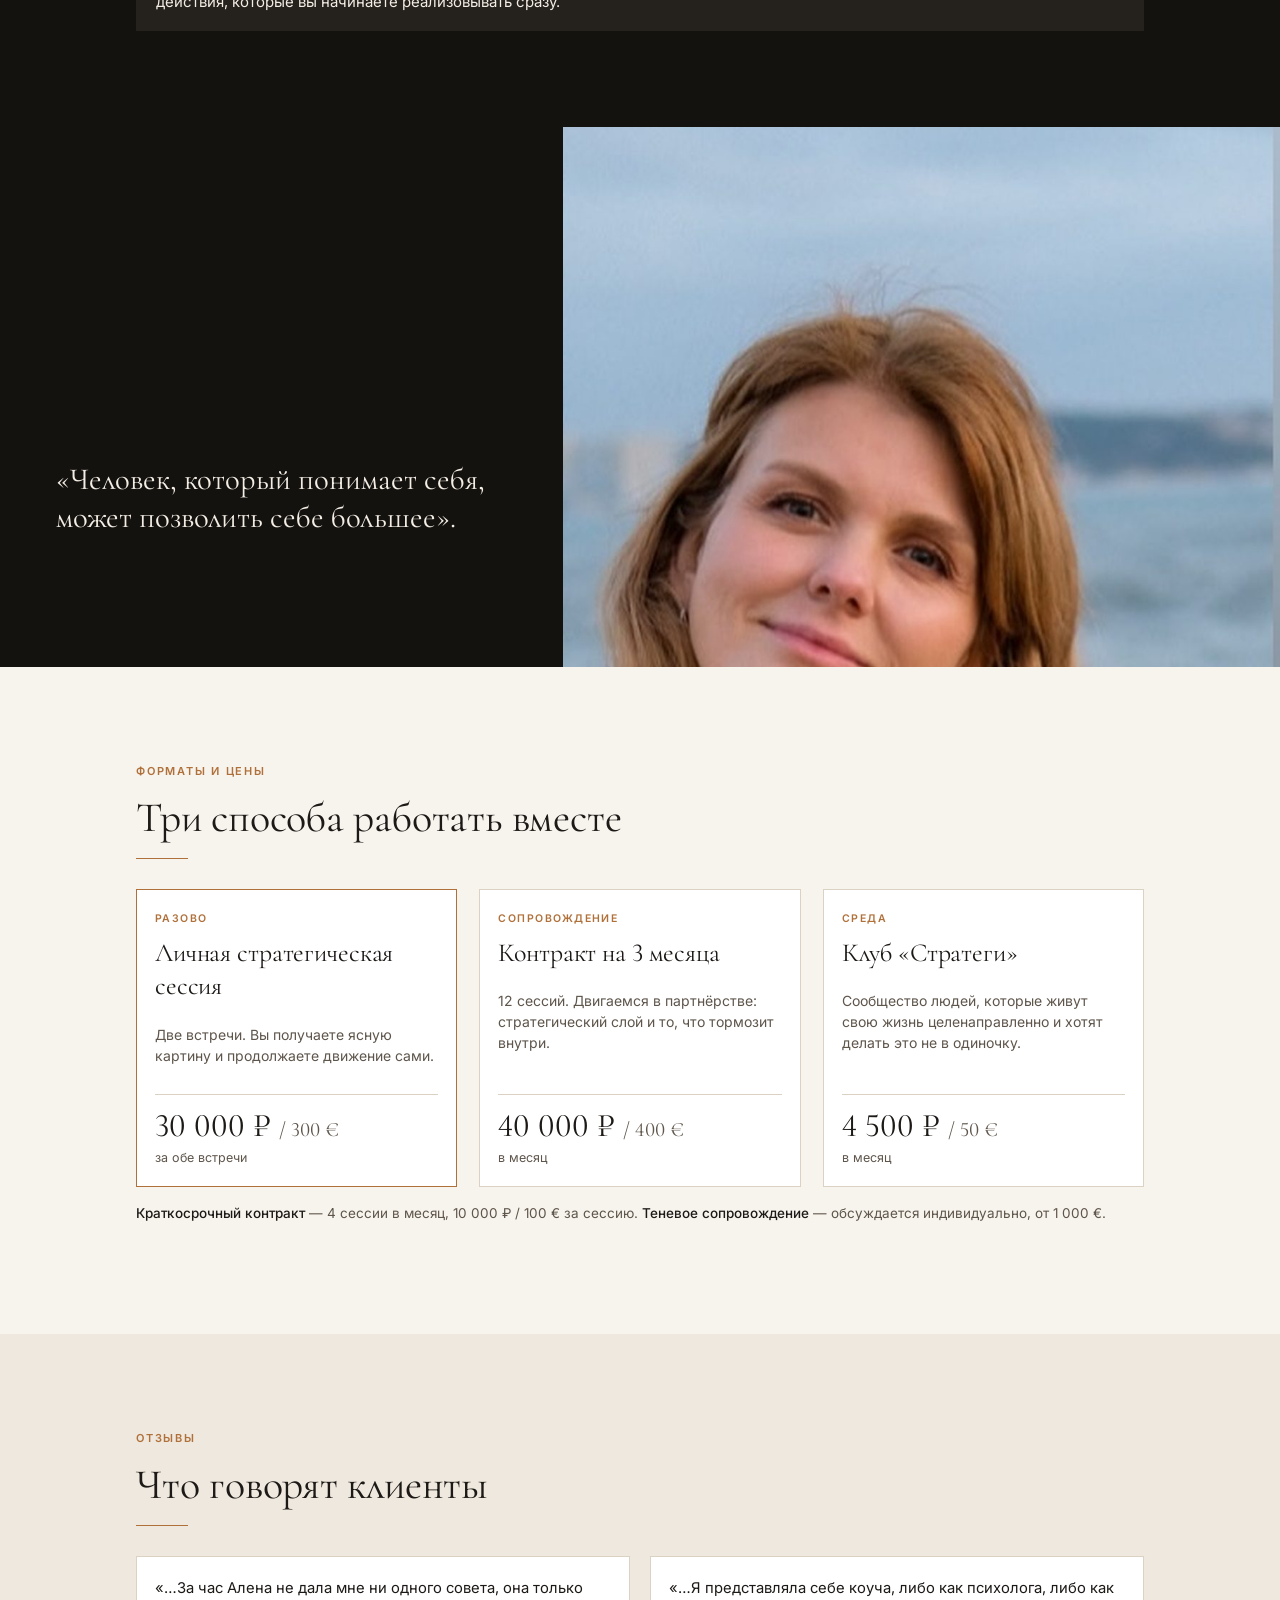
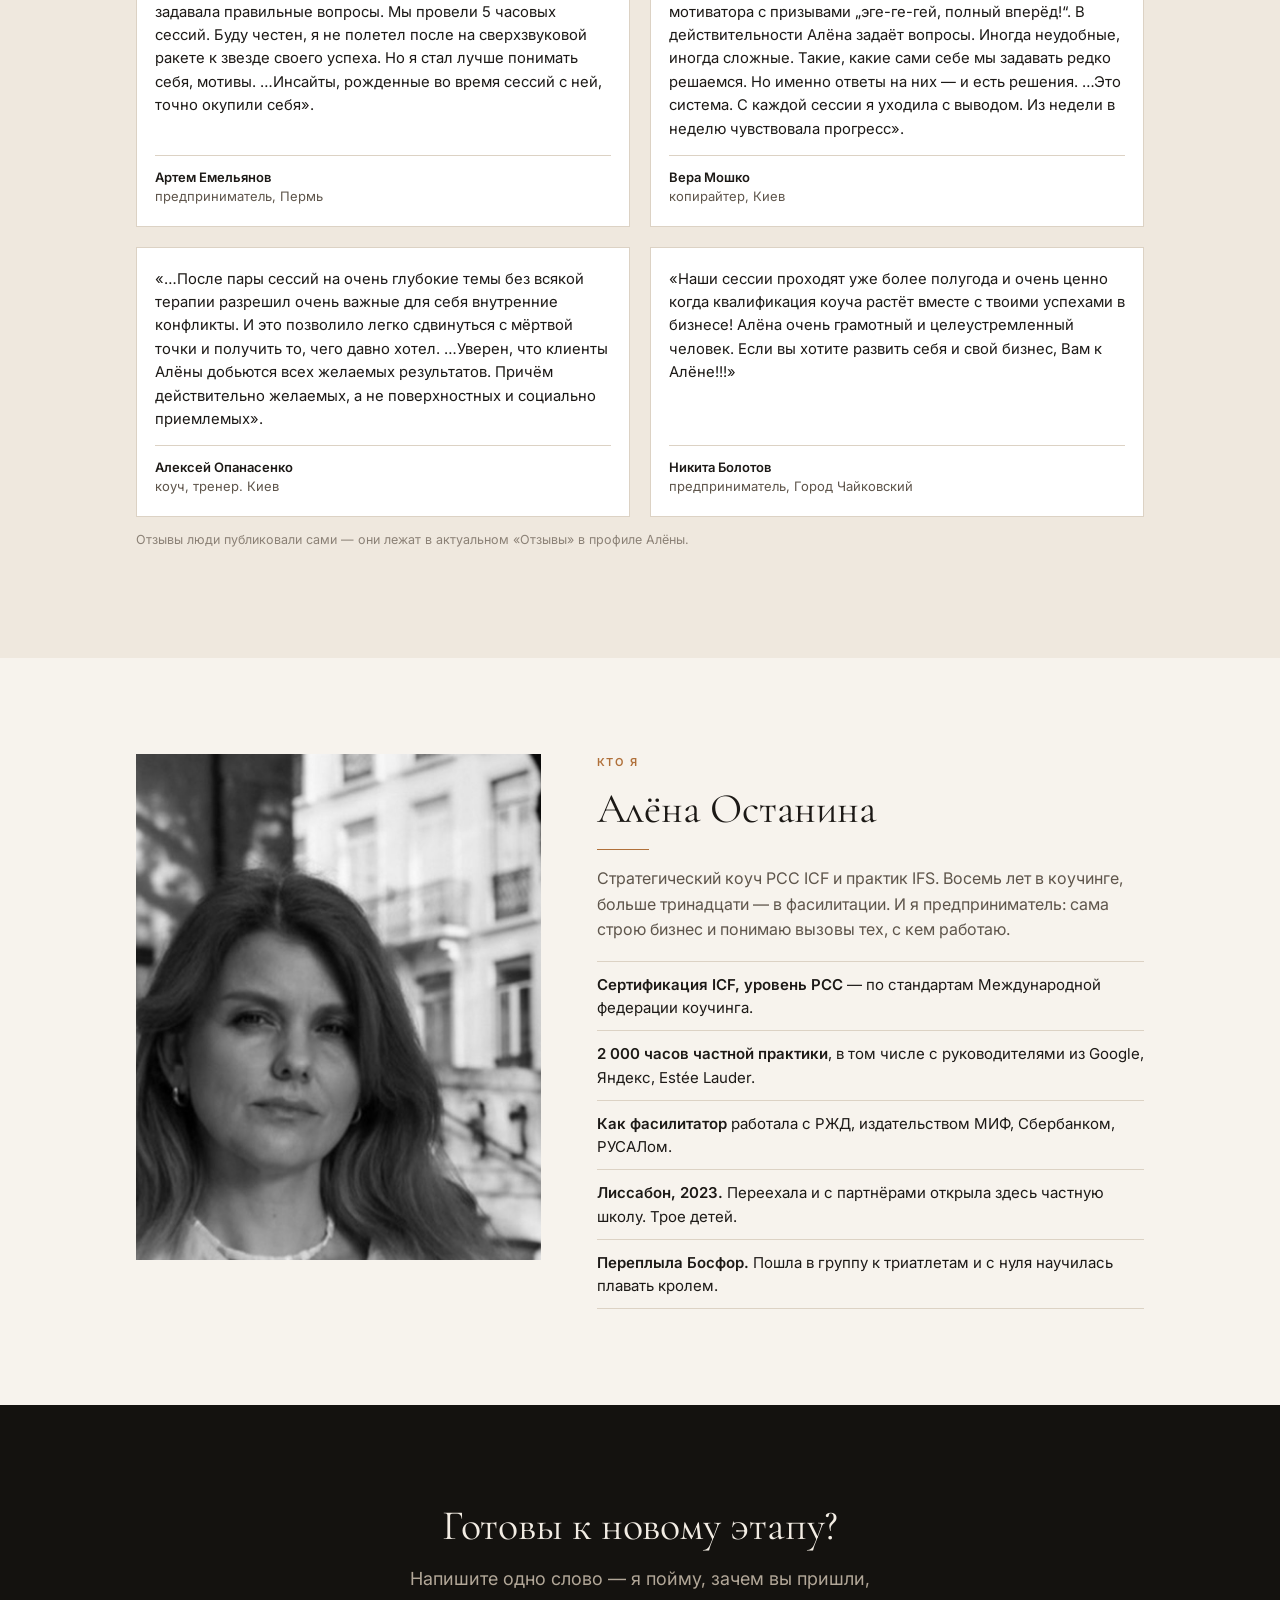
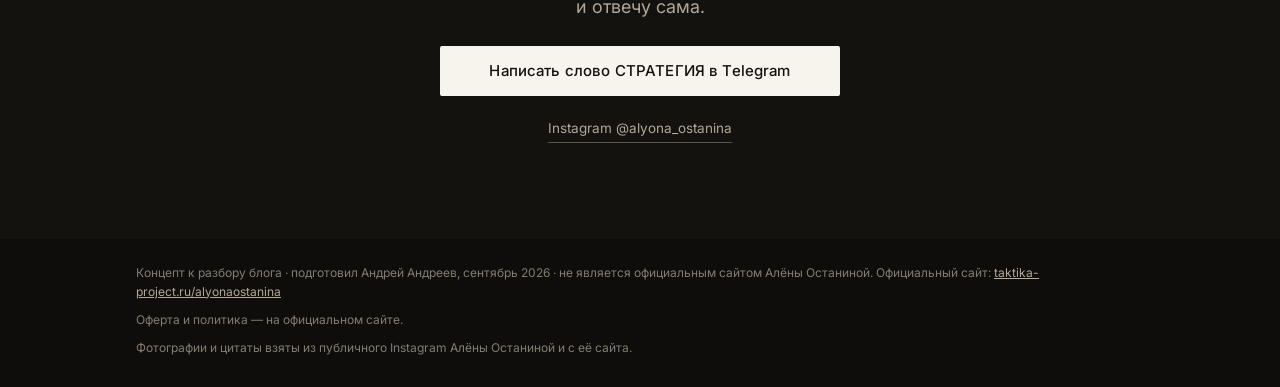
==== commit 887a9c46: "концепт сайта: блок узнавания сценами вместо списка абстракций Co-Authored-By: Claude Fable 5.1 <nor" ====
--- a/index.html
+++ b/index.html
@@ -316,15 +316,15 @@
 <!-- 2. С ЧЕМ ПРИХОДЯТ -->
 <section class="needs">
   <div class="wrap">
-    <div class="eyebrow">С чем приходят</div>
-    <h2>Ко мне приходят, когда хочется</h2>
+    <div class="eyebrow">Кому это нужно</div>
+    <h2>Вы, скорее всего, узнаете себя</h2>
     <ul>
-      <li>перестроить стратегию жизни или бизнеса</li>
-      <li>двигаться без внутренней борьбы и самосаботажа</li>
-      <li>вернуть фокус и энергию</li>
-      <li>выйти на новый уровень дохода или проекта</li>
-      <li>создать систему принятия решений, которая работает</li>
-      <li>прожить переход: запуск, масштабирование, смена роли, выход из выгорания</li>
+      <li>В воскресенье вечером открываете ноутбук «на полчаса» и закрываете в час ночи. В понедельник всё равно кажется, что не успеваете.</li>
+      <li>Команда выросла, а все решения по-прежнему идут через вас. Отпуск — тот же рабочий день, только с видом на море.</li>
+      <li>Знаете, что пора нанимать руководителя, и третий месяц откладываете: «сам быстрее».</li>
+      <li>Бизнес растёт, а вы ловите себя на мысли, что ребёнок за этот год вырос без вас.</li>
+      <li>Есть три идеи следующего шага. Каждая хороша, и поэтому полгода не выбрана ни одна.</li>
+      <li>Снаружи всё хорошо: выручка, команда, планы. Внутри усталость, о которой некому сказать, потому что все вокруг от вас зависят.</li>
     </ul>
     <blockquote class="pullquote">
       «…На новый масштаб сложно зайти на старых стратегиях. Те самые „я сам“ и „вывезу на контроле“ довели до этого уровня, но дальше не продвигают».
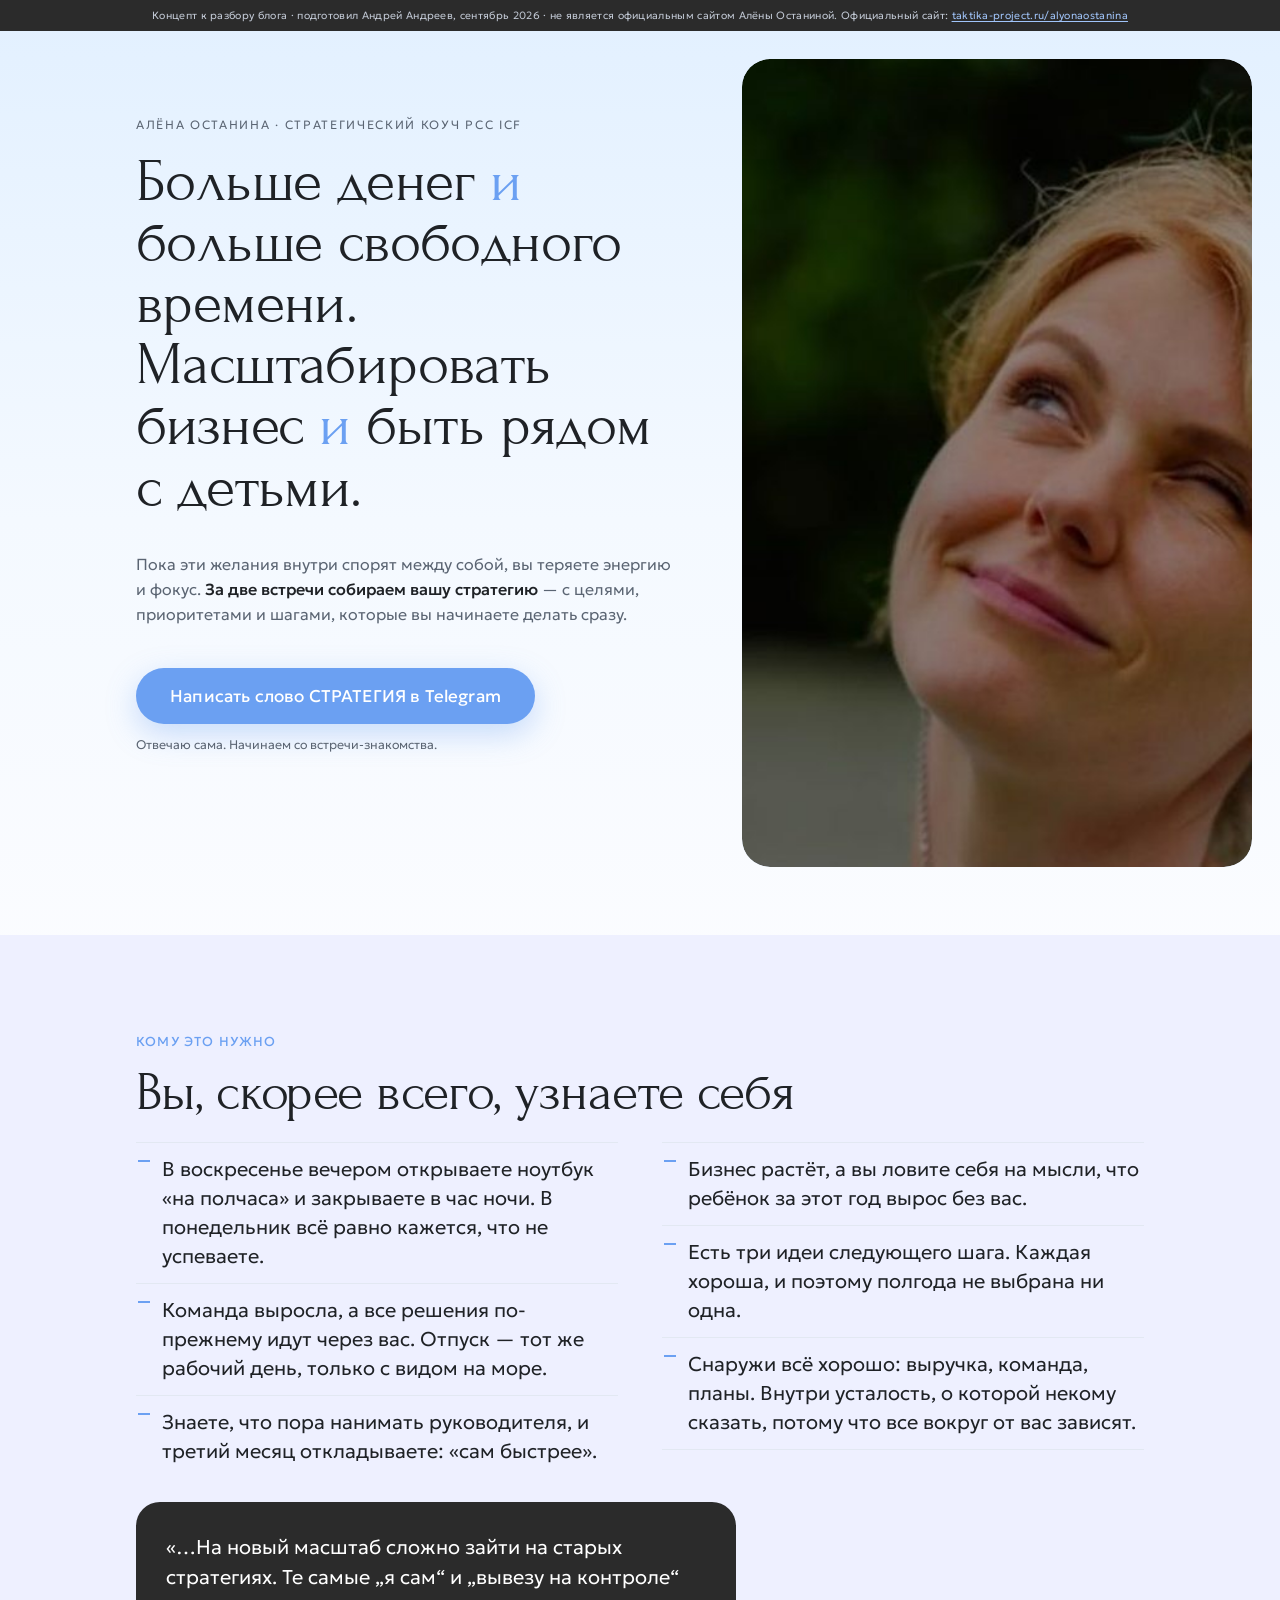
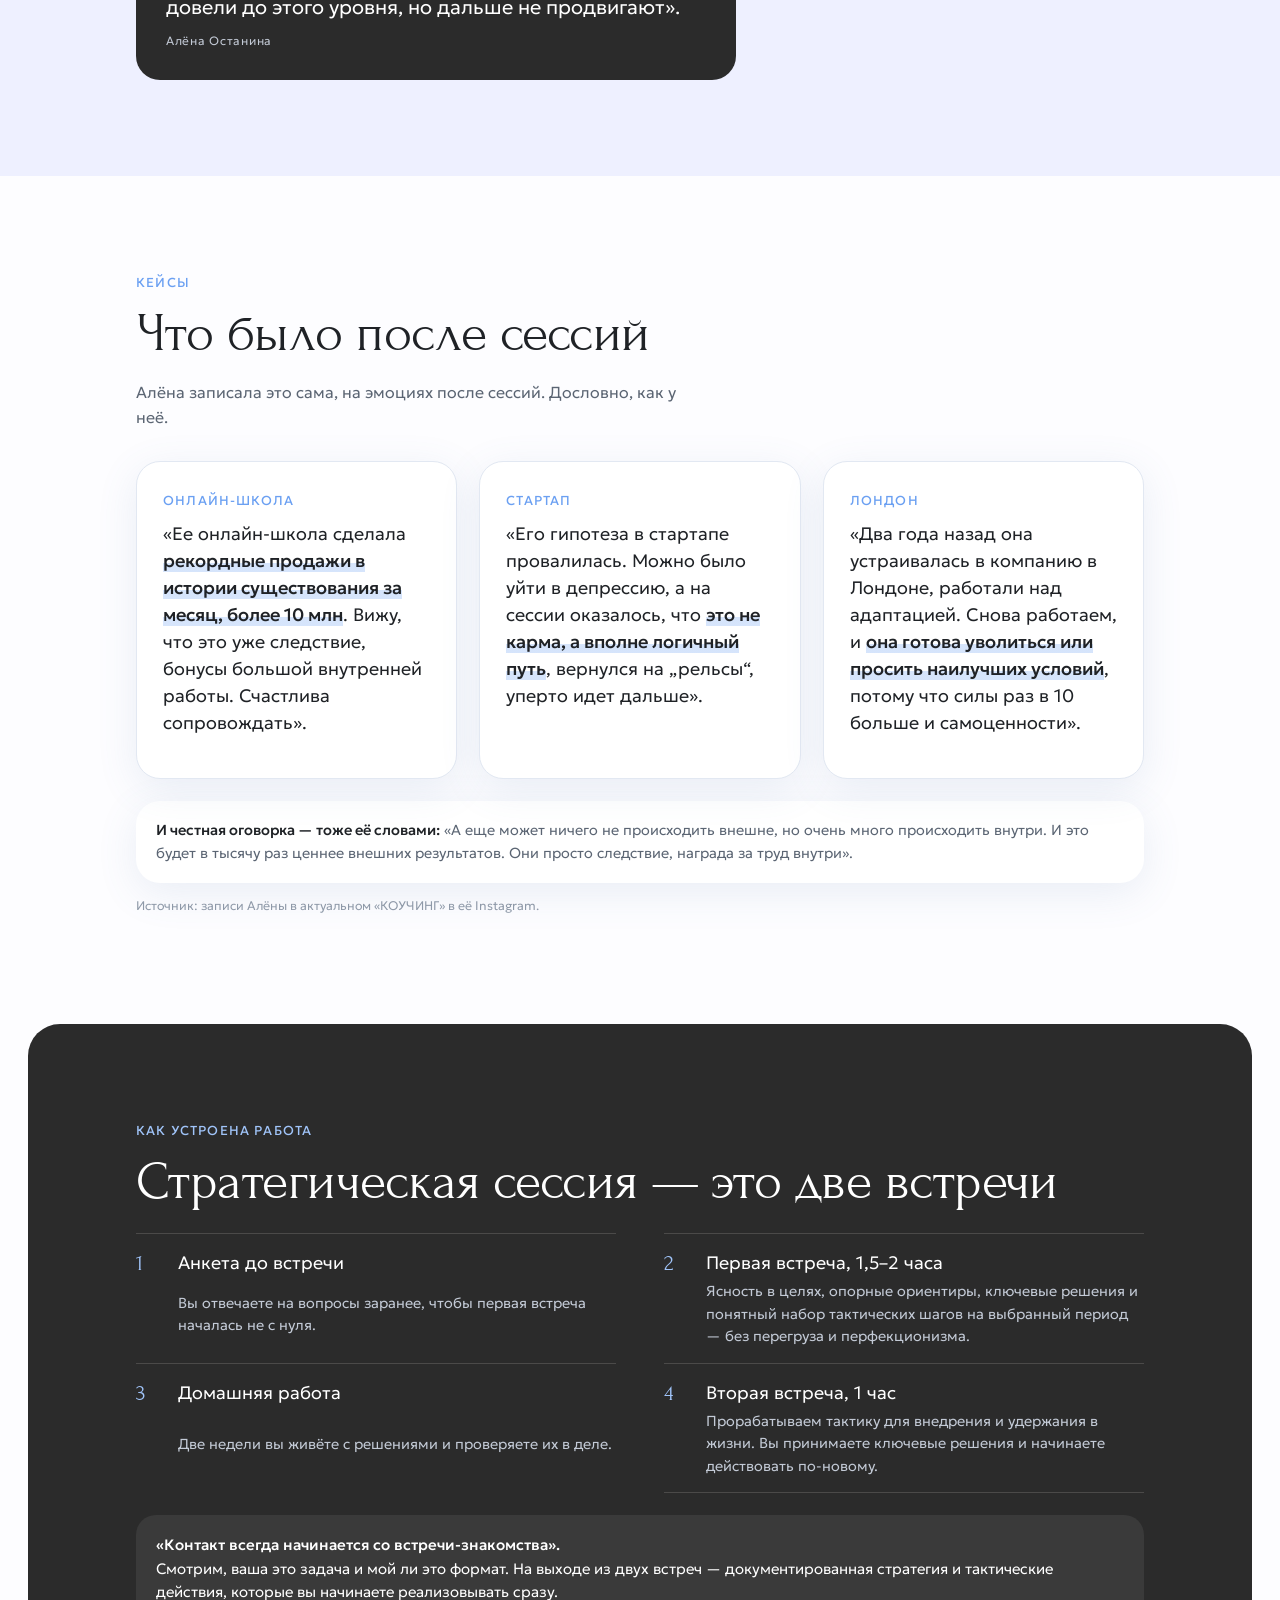
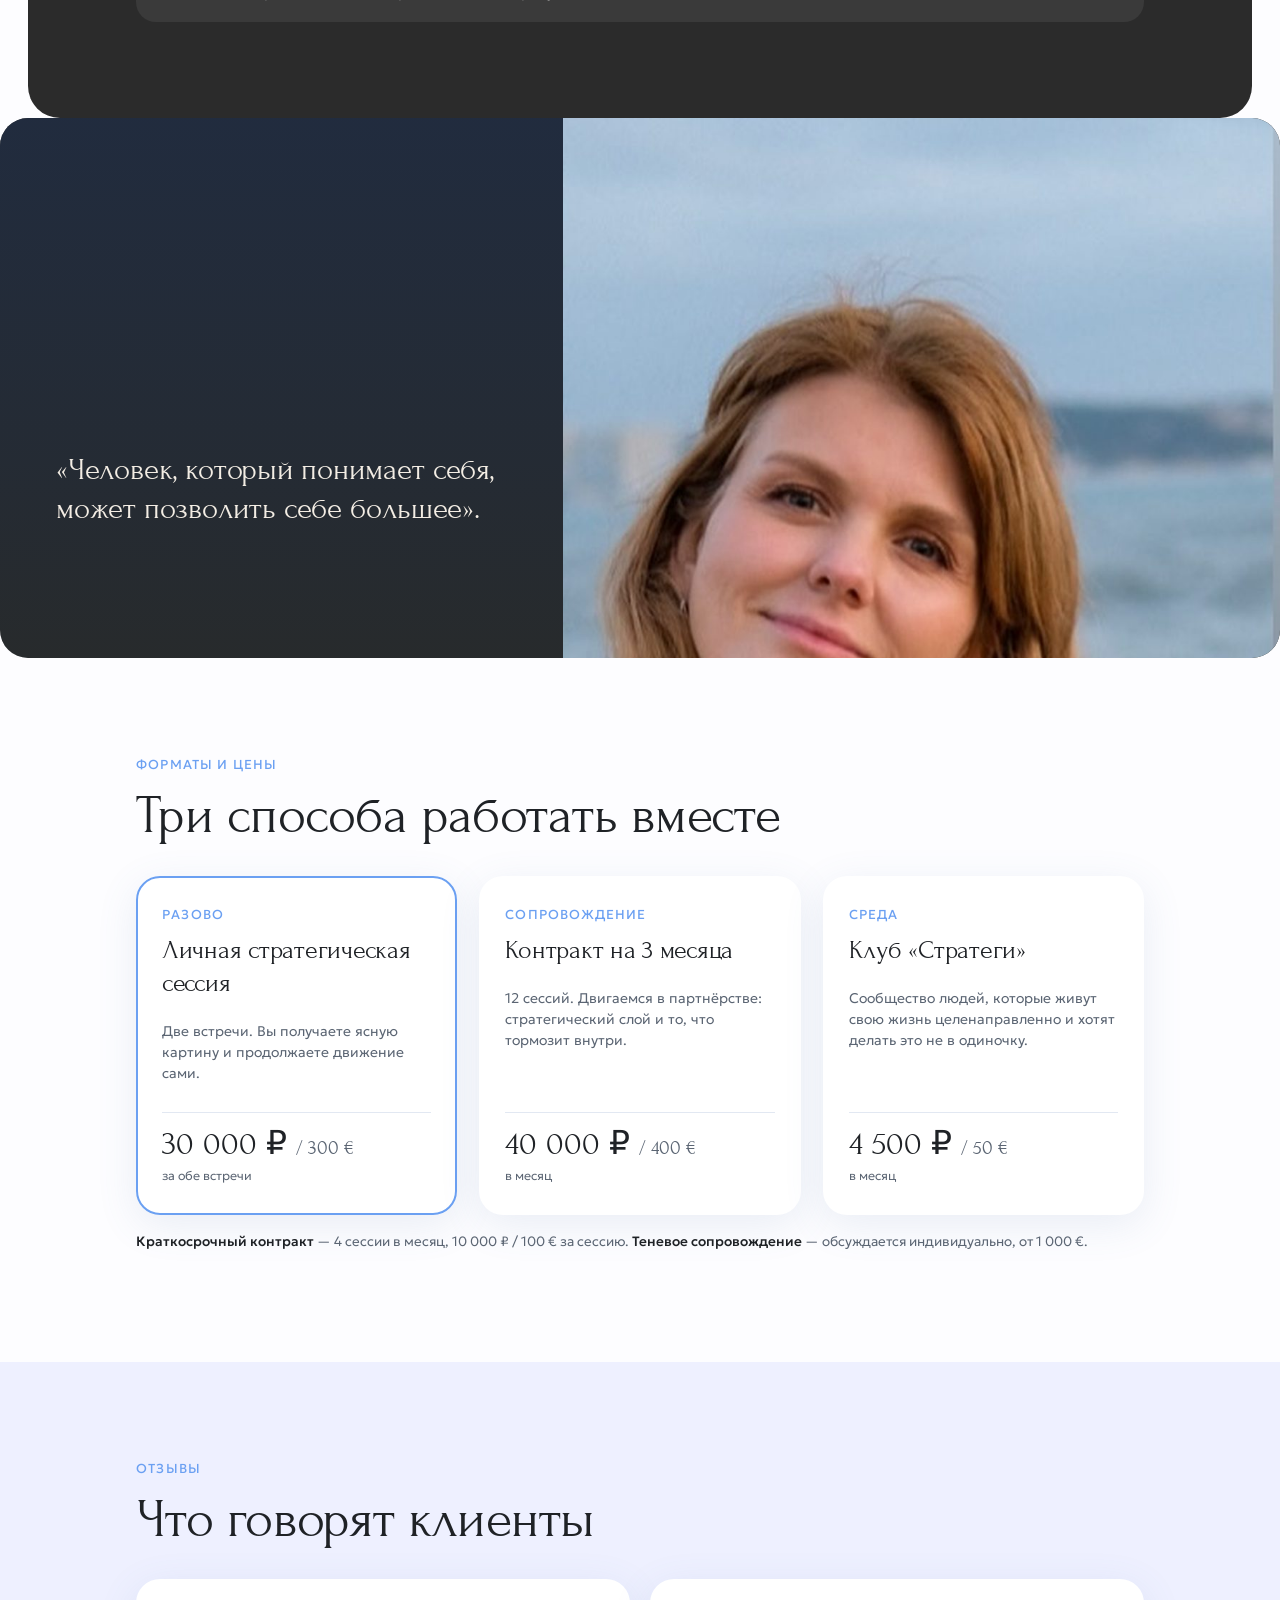
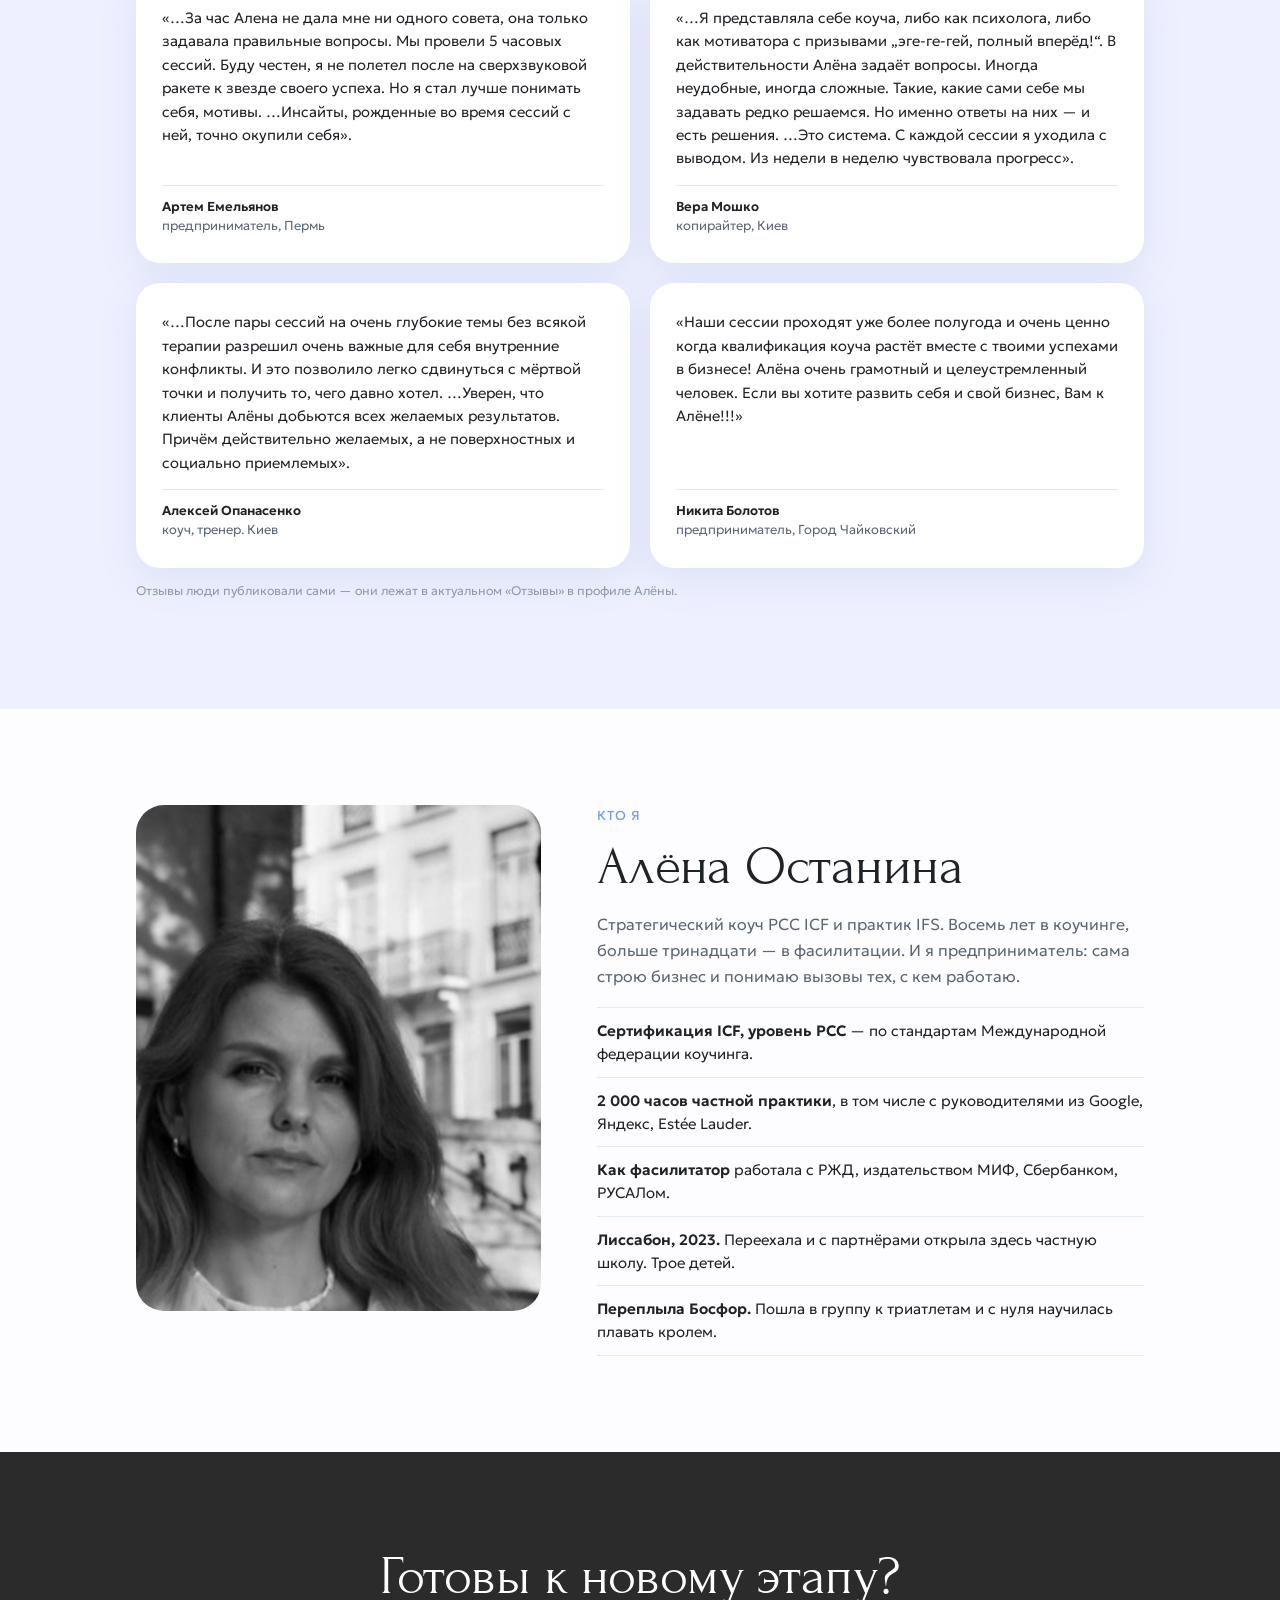
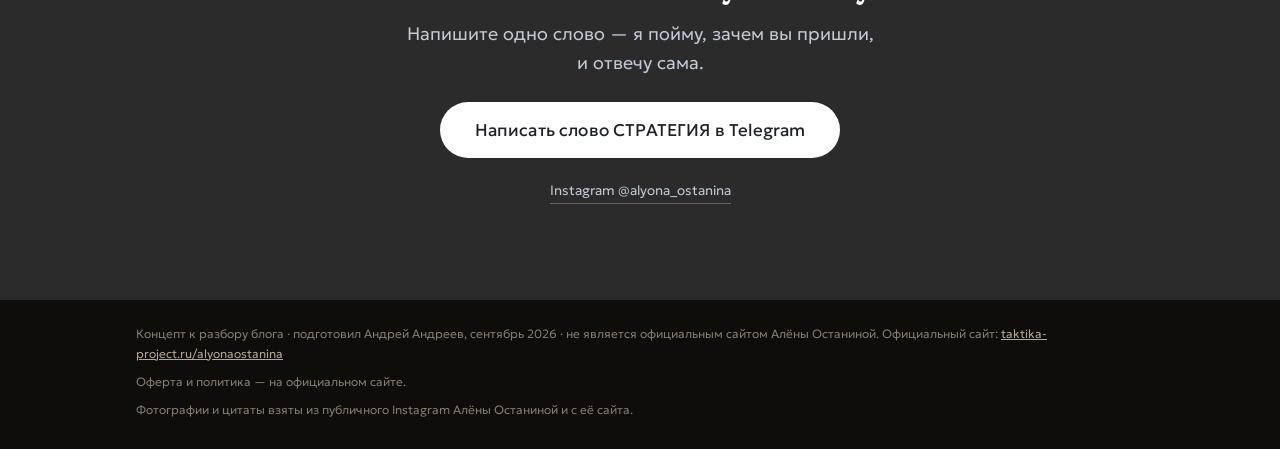
==== commit df0dd8cd: "кружок за курсором на сайте и лендинге клуба Co-Authored-By: Claude Fable 5.1 <noreply@anthropic.com" ====
--- a/index.html
+++ b/index.html
@@ -282,6 +282,8 @@
   .hero h1{font-size:60px}
 }
 </style>
+<link href="https://fonts.googleapis.com/css2?family=Forum&family=Geologica:wght@300;400;500&display=swap" rel="stylesheet">
+<link rel="stylesheet" href="assets/skin-asanova.css">
 </head>
 <body>
 
@@ -529,5 +531,6 @@
   </div>
 </footer>
 
+<script src="assets/cursor.js" defer></script>
 </body>
 </html>
--- a/assets/skin-asanova.css
+++ b/assets/skin-asanova.css
@@ -0,0 +1,49 @@
+/* Скин по референсу nadezhdaasanova.com: голубой градиент, тонкая антиква, гротеск, пилюли, мягкие белые карточки */
+:root{
+  --paper:#F7FAFF;--paper-2:#EEF0FF;--ink:#1F2226;--ink-soft:#5B6573;--line:#E2E8F2;
+  --accent:#6BA0F2;--dark:#2B2B2B;--dark-ink:#FFFFFF;--dark-soft:#C3CAD6;
+  --serif:'Forum',Georgia,serif;--sans:'Geologica',-apple-system,'Segoe UI',Roboto,sans-serif;
+  --r:24px;--shadow:0 10px 40px rgba(90,120,170,.12);
+}
+body{background:linear-gradient(180deg,#E2F0FF 0,#F4F9FF 520px,#FDFDFF 1100px);font-weight:300}
+h1,h2,h3{font-family:var(--serif);font-weight:400;letter-spacing:-.01em}
+h1{font-size:clamp(38px,8.4vw,84px);line-height:1.02}
+h2{font-size:clamp(30px,6.4vw,54px);line-height:1.08}
+.hero h1 em,h1 em{font-style:normal;color:var(--accent)}
+.eyebrow,.case__tag,.price__badge,.cal__h,.acts__h{color:var(--accent);font-weight:400;letter-spacing:.09em;font-size:13px}
+.rule{display:none}
+.lead,.hero__sub{font-weight:300}
+.btn{background:var(--accent);color:#fff;border-radius:999px;padding:17px 34px;font-weight:400;font-size:17px;box-shadow:0 10px 30px rgba(107,160,242,.35)}
+.btn:hover{background:#5690E8}
+.btn--light{background:#fff;color:var(--ink);box-shadow:none}.btn--light:hover{background:#EEF4FF}
+.concept-bar{background:#2B2B2B;color:#C3CAD6}.concept-bar a{color:#A0C4F9}
+.hero__img,.band,.about__photo img,.hero img{border-radius:28px}
+.hero__img{margin-left:0;margin-right:0;background:#DCE9FA}
+.needs,.reviews,.here{background:var(--paper-2)}
+.needs li,.cal__d,.nope em{font-family:var(--sans);font-weight:300;font-size:clamp(17px,2.2vw,20px);line-height:1.45}
+.needs li::before{background:var(--accent);height:2px;width:12px}
+.case,.price,.review,.card,.note,.cal,.nope{background:#fff;border:0;border-radius:var(--r);box-shadow:var(--shadow)}
+.cases .case,.price,.review,.card{padding:28px 26px}
+.price--main{outline:2px solid var(--accent);outline-offset:-2px}
+.case__text,.how__t{font-family:var(--sans);font-weight:300;font-size:clamp(16px,2vw,18px);line-height:1.5}
+.case__text b{font-weight:500;background:linear-gradient(transparent 60%,rgba(107,160,242,.28) 60%)}
+.price__fig,.how__num{font-family:var(--serif)}
+.pullquote{border-radius:var(--r);background:#2B2B2B;font-family:var(--sans);font-weight:300;font-size:clamp(17px,2.2vw,20px);line-height:1.5;padding:30px 30px}
+.how,.between,.enter{background:#2B2B2B}
+.how .eyebrow,.how__num,.acts__h,.between .eyebrow,.enter .eyebrow{color:#A0C4F9}
+.how__meet{border-radius:20px;background:rgba(255,255,255,.07)}
+.band__cap{font-family:var(--serif);background:linear-gradient(rgba(31,44,68,.82),rgba(31,44,68,.5) 46%,transparent)}
+.swipe-hint,.src{color:#8E99A8}
+@media(min-width:900px){
+  .how>.wrap,.between>.wrap,.enter>.wrap{position:relative}
+  .how,.between,.enter{margin:0 28px;border-radius:32px}
+}
+@media(min-width:900px){.hero__img{margin-top:28px;margin-right:28px}}
+/* кружок за курсором, как на референсе */
+.cb{position:fixed;left:0;top:0;z-index:150;pointer-events:none;opacity:0;transition:opacity .3s;will-change:transform}
+.cb.on{opacity:1}
+.cb i{position:absolute;left:-24px;top:-24px;width:48px;height:48px;border-radius:50%;background:#A0C4F9;transform:scale(.22);transition:transform .3s cubic-bezier(.2,.9,.3,1),opacity .3s,background .3s}
+.cb.link i{transform:scale(1.15);opacity:.45}
+.cb.text i{transform:scale(1.9);opacity:.28}
+.cb.down i{transform:scale(.6);opacity:.6}
+.cb.dark i{background:#fff}
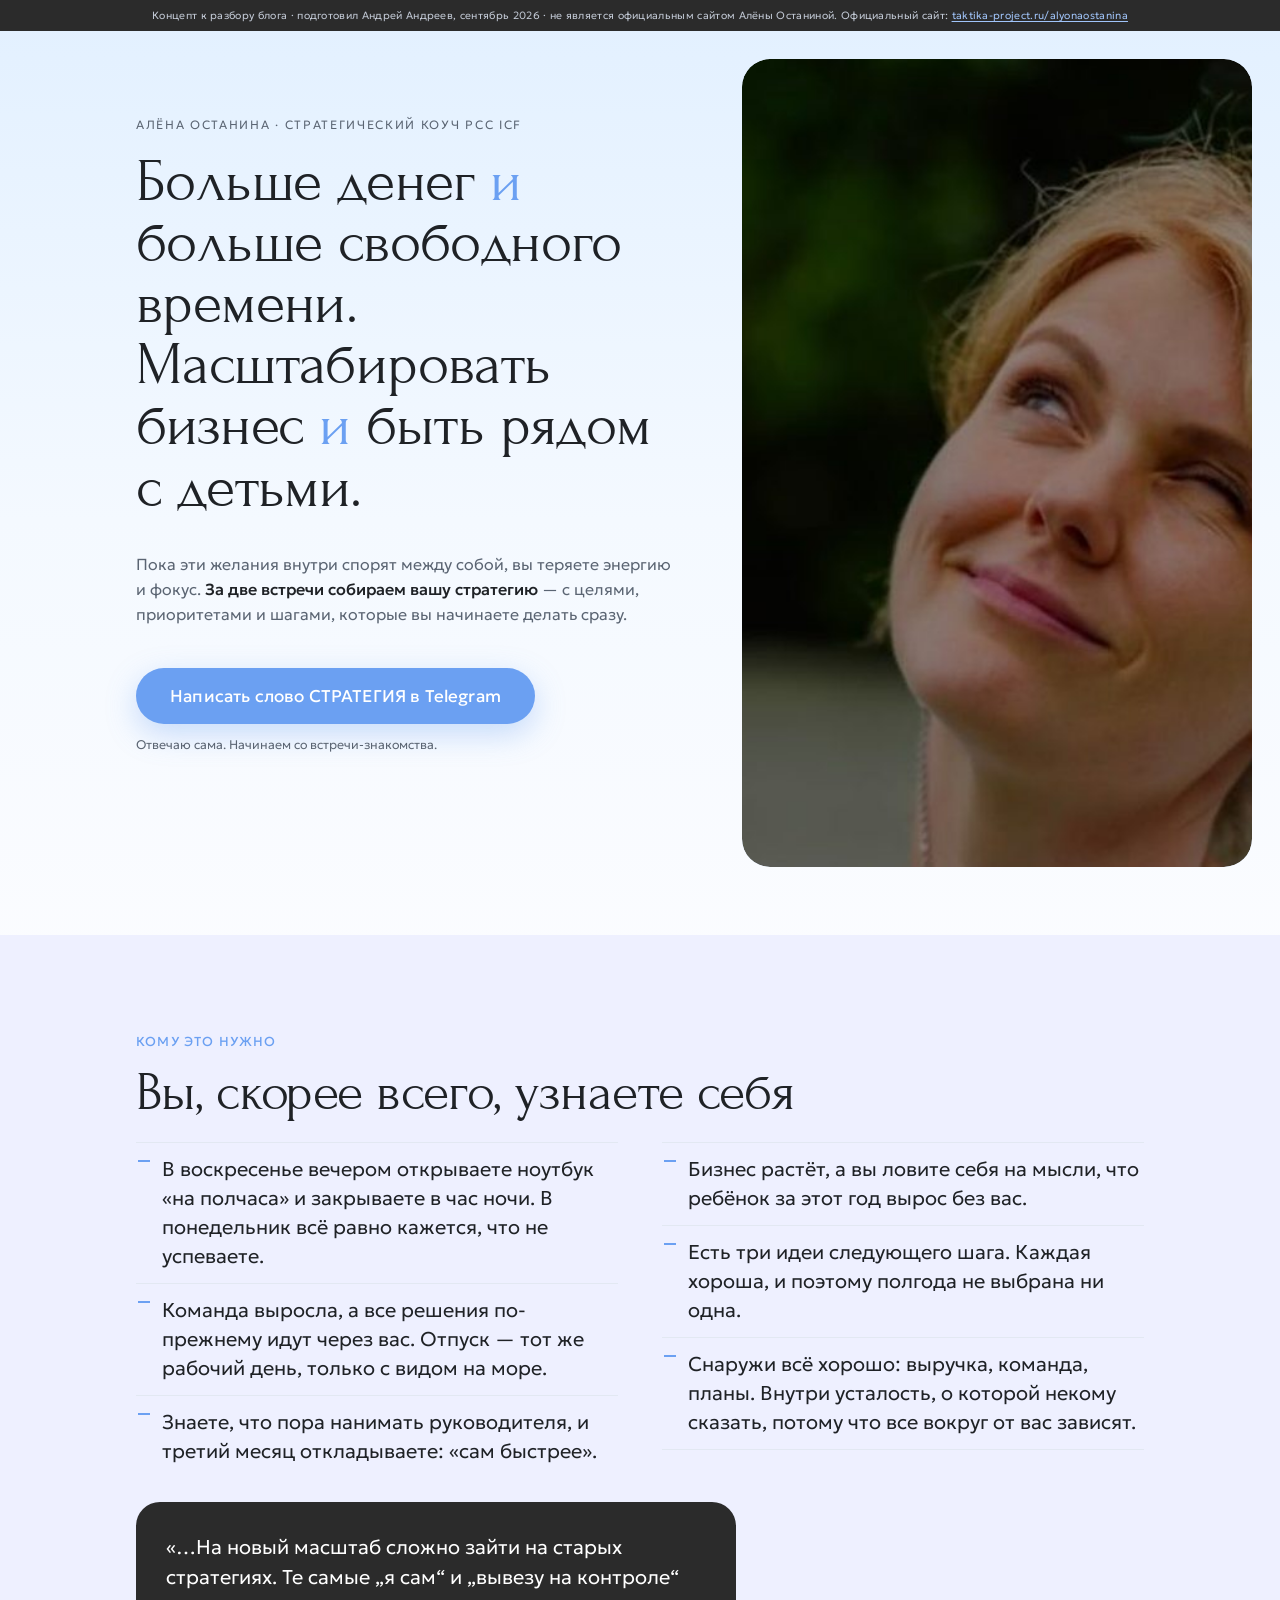
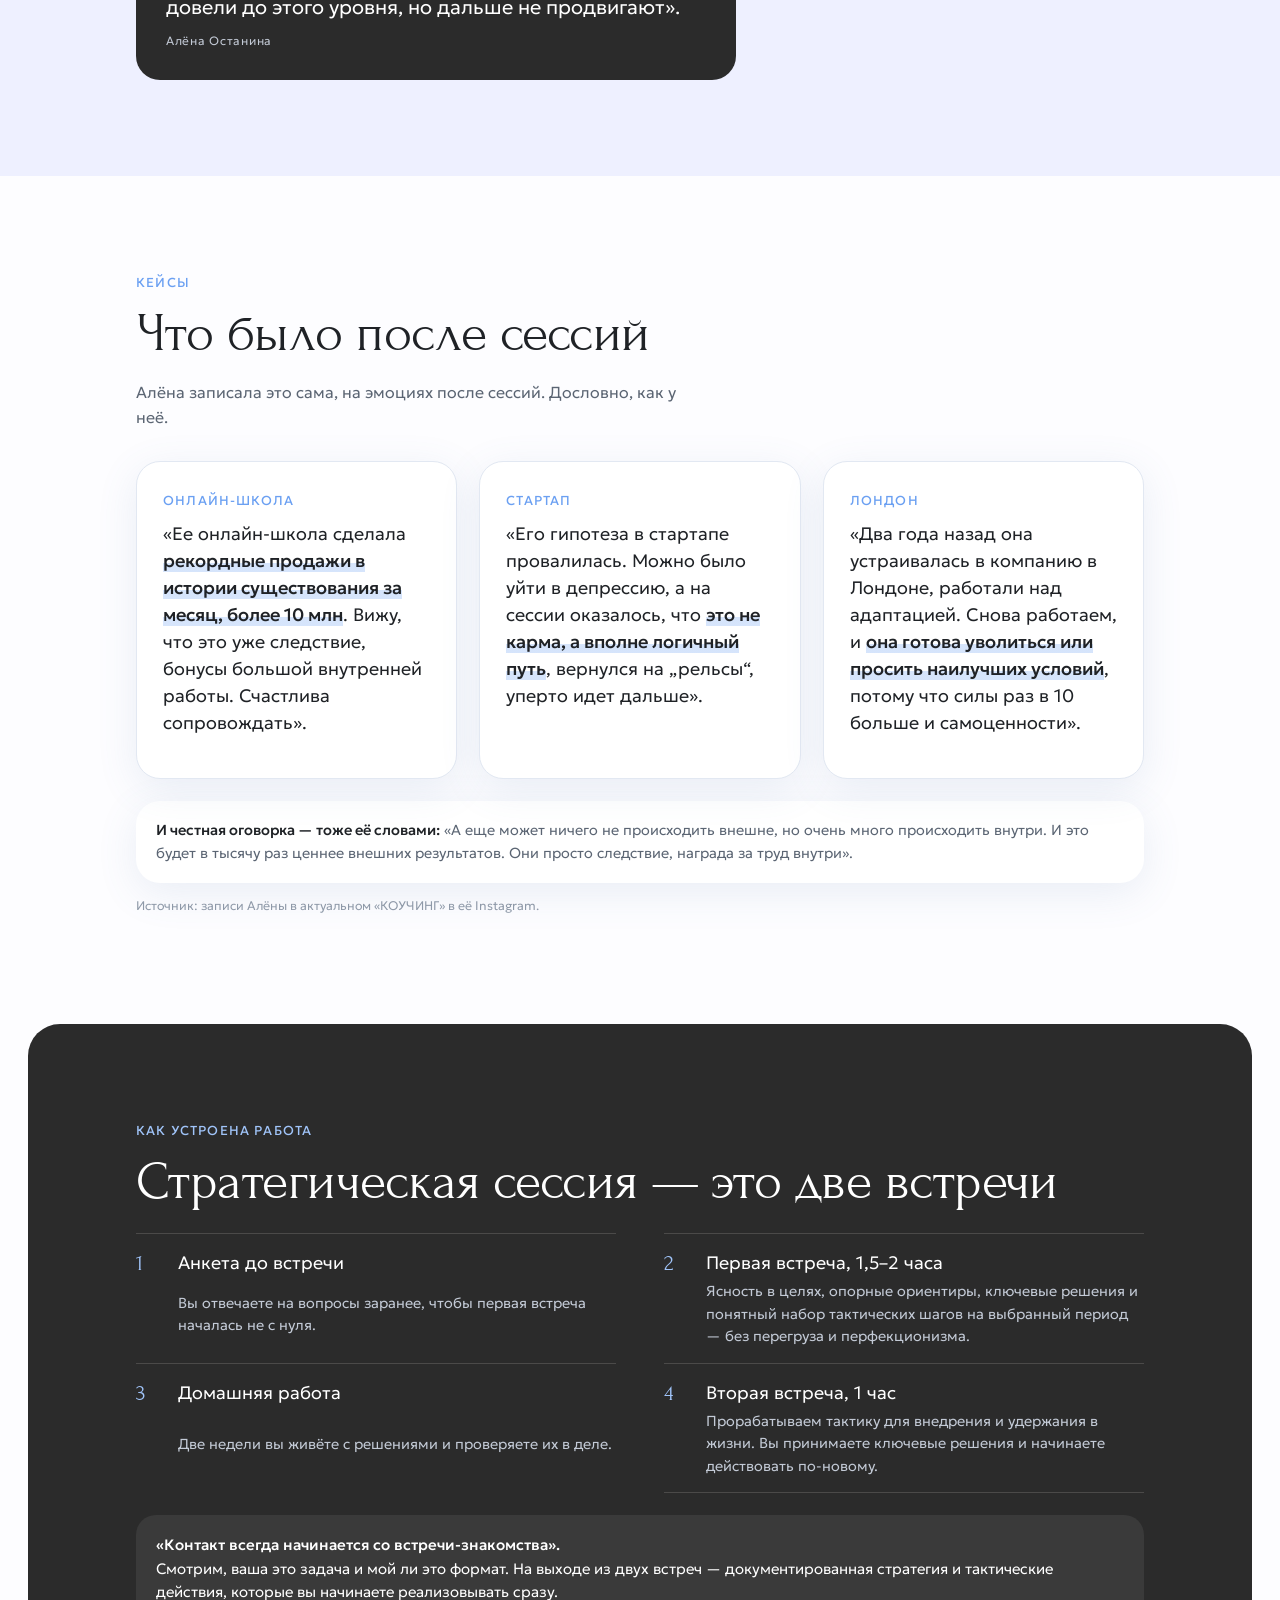
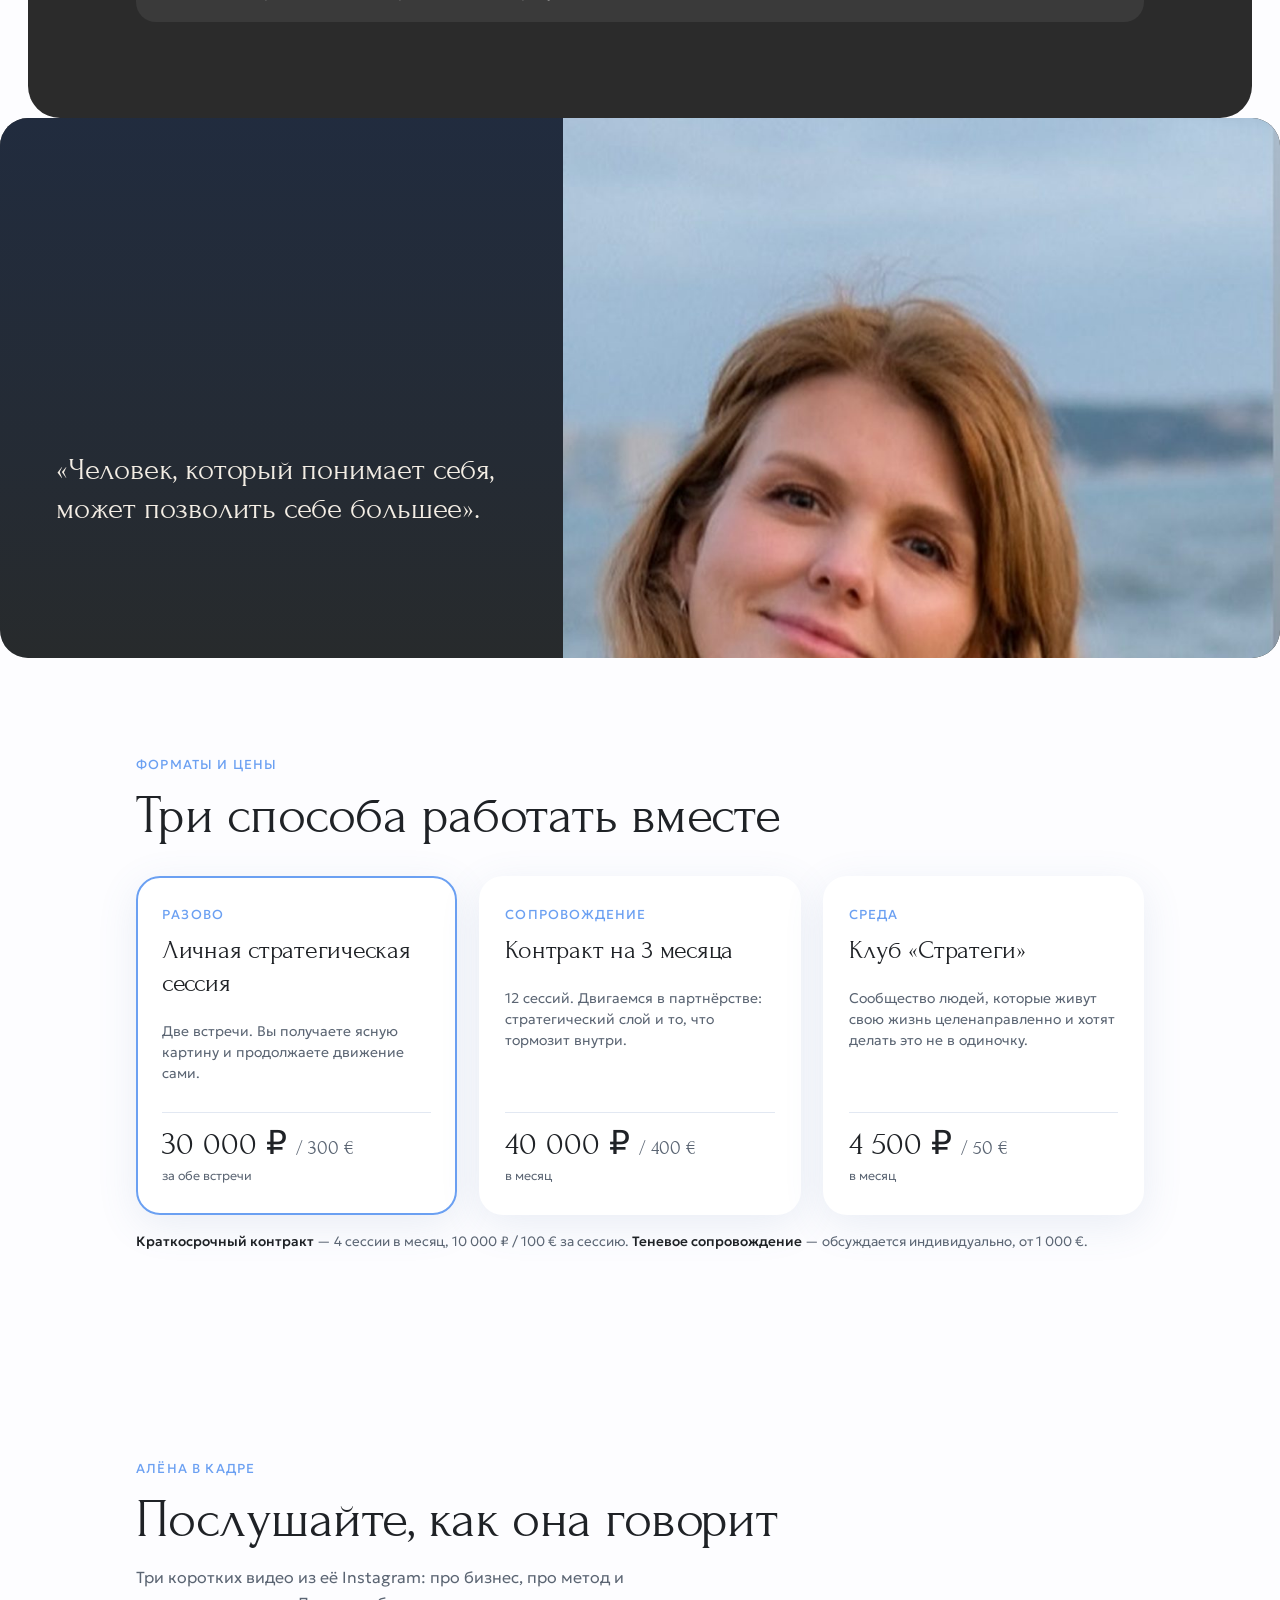
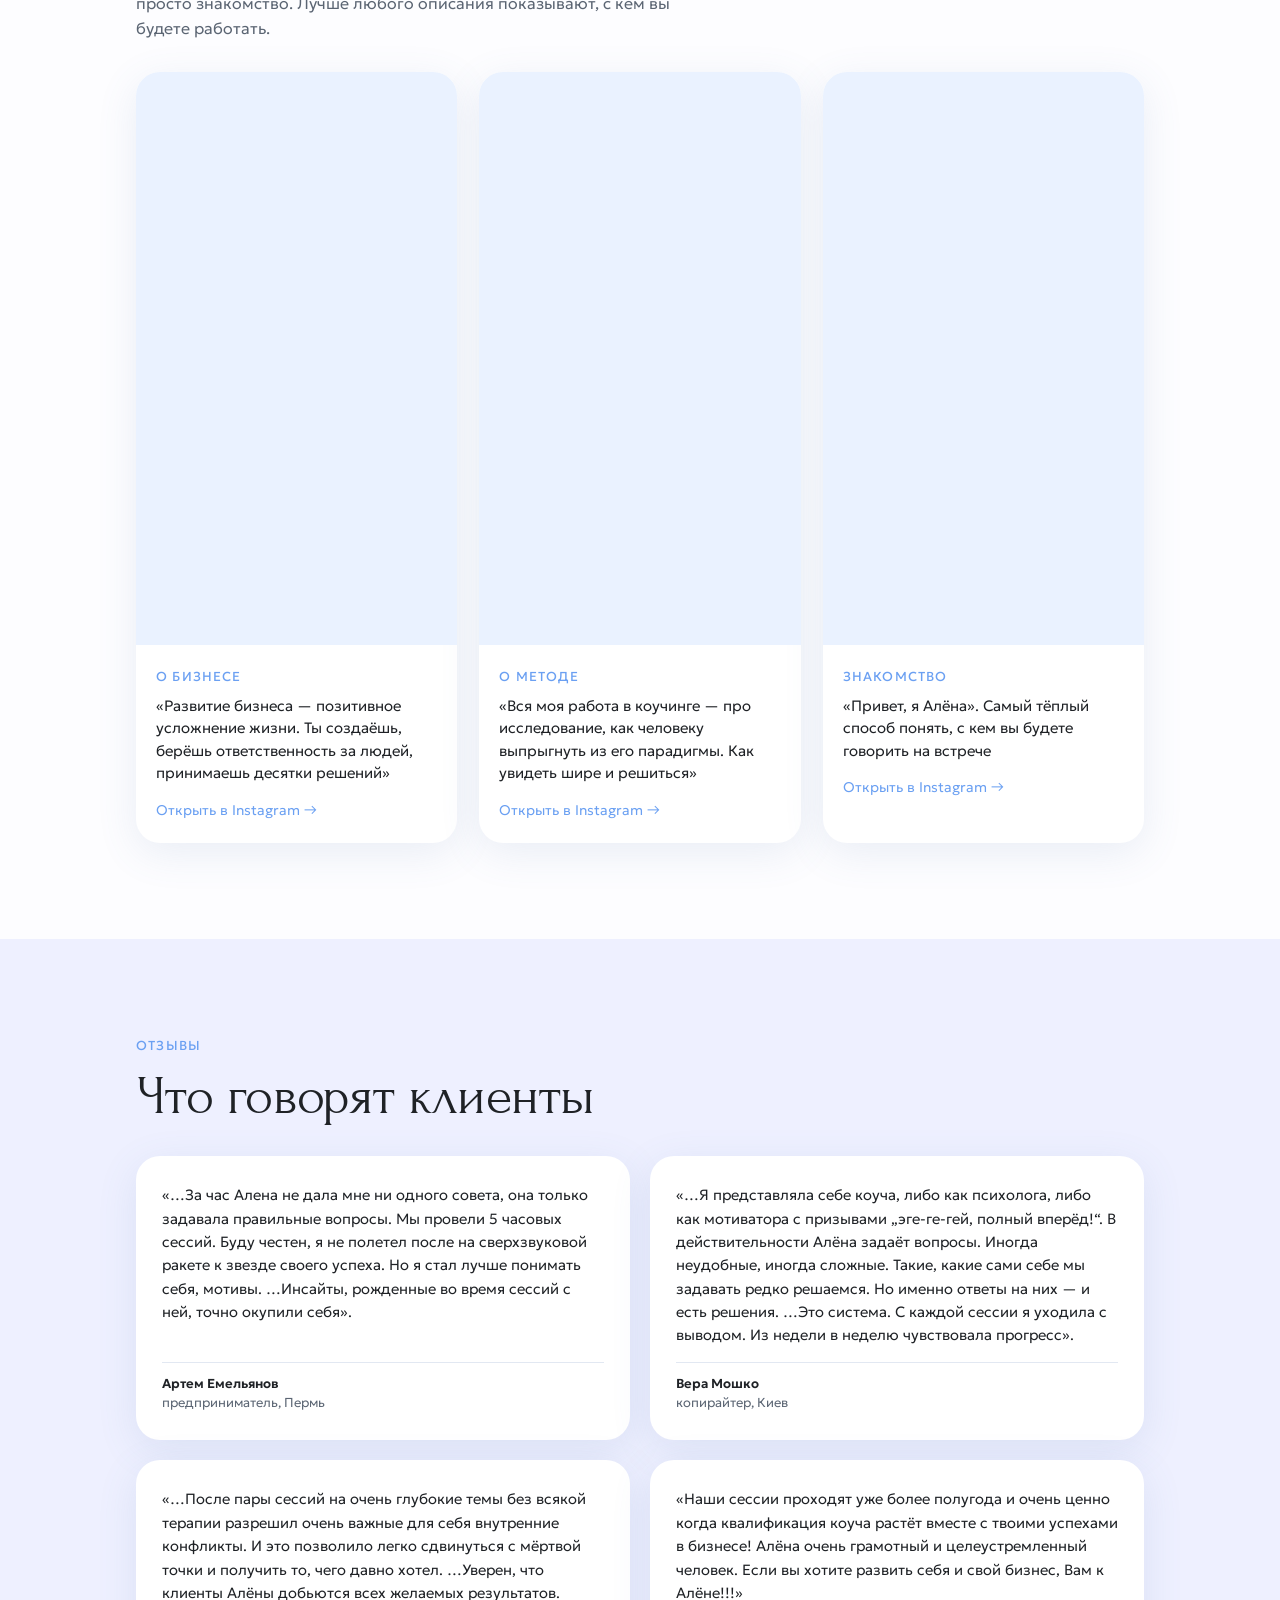
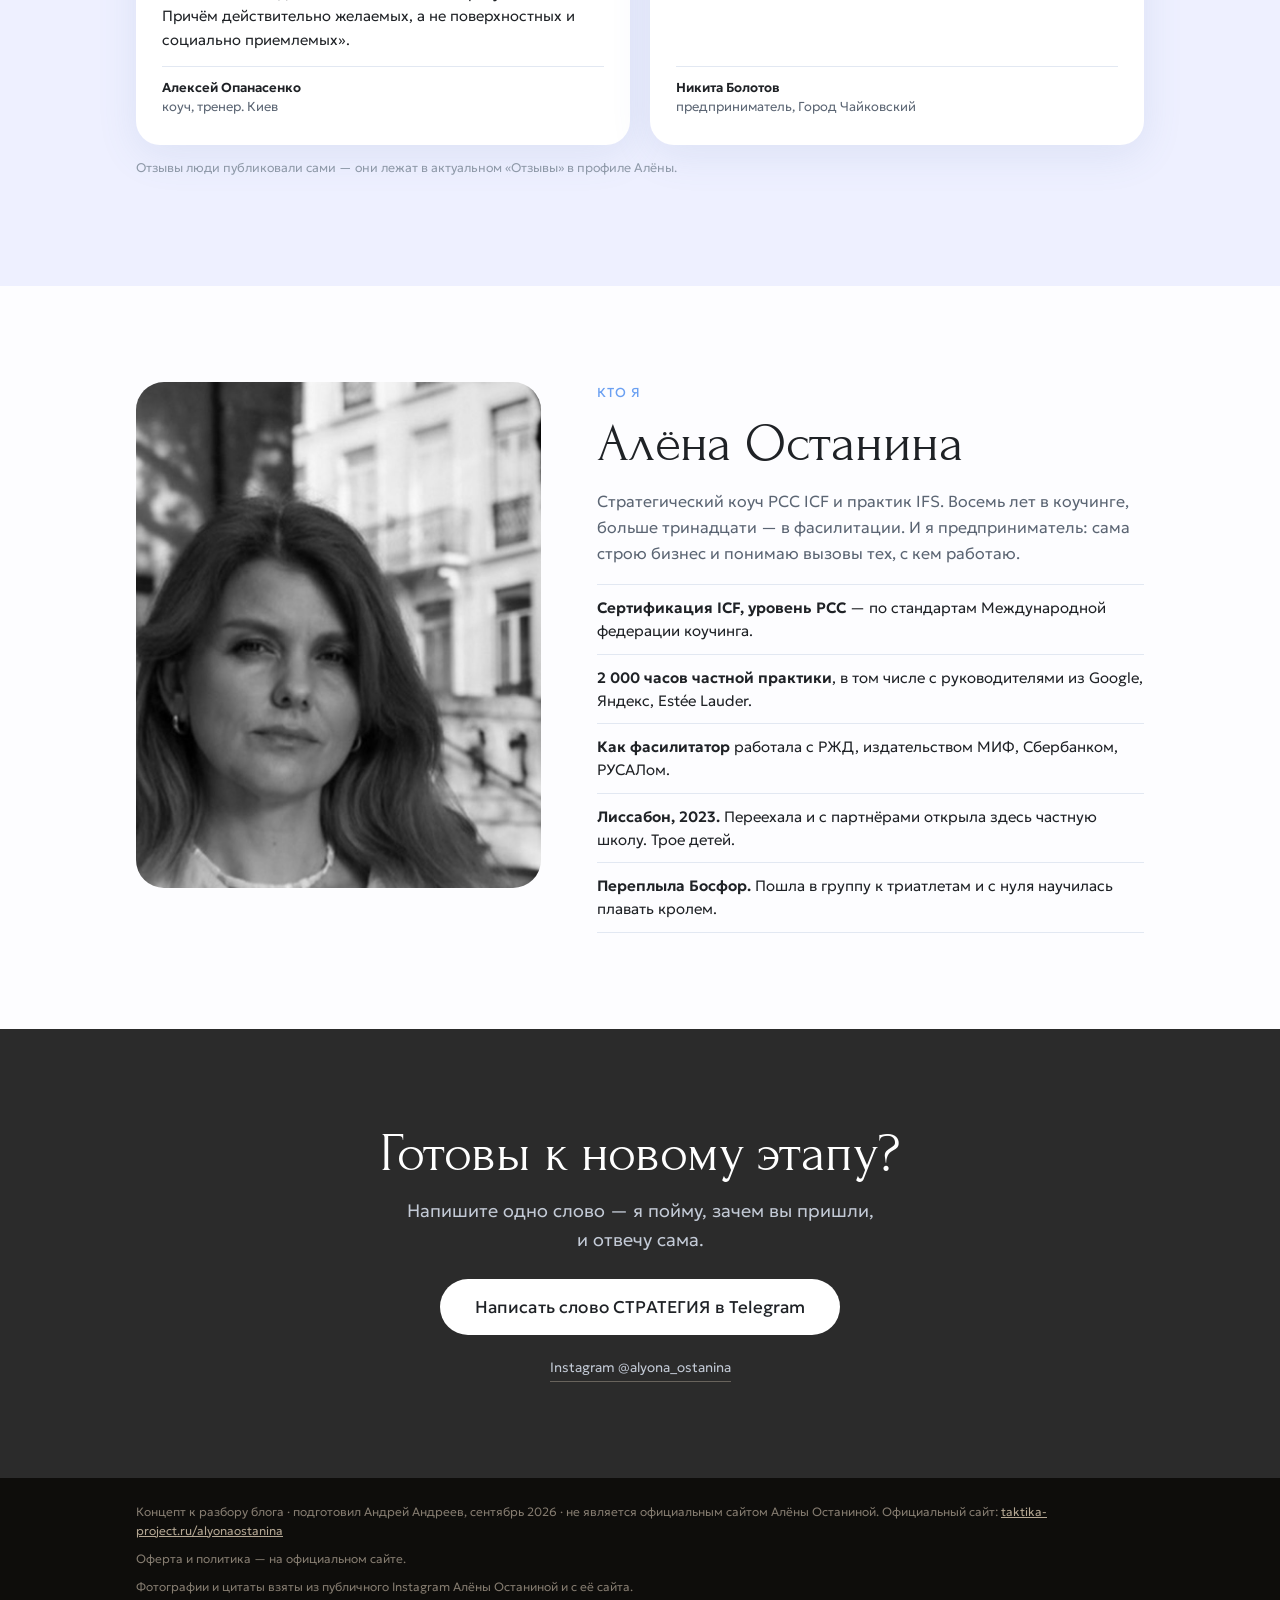
==== commit f1e133c5: "сайт: вставка с тремя её рилсами (официальные embed) Co-Authored-By: Claude Fable 5.1 <noreply@anthr" ====
--- a/index.html
+++ b/index.html
@@ -283,7 +283,7 @@
 }
 </style>
 <link href="https://fonts.googleapis.com/css2?family=Forum&family=Geologica:wght@300;400;500&display=swap" rel="stylesheet">
-<link rel="stylesheet" href="assets/skin-asanova.css">
+<link rel="stylesheet" href="assets/skin-asanova.css?v=4">
 </head>
 <body>
 
@@ -454,6 +454,16 @@
   </div>
 </section>
 
+<!-- РИЛСЫ -->
+<section class="reels">
+  <div class="wrap">
+    <div class="eyebrow">Алёна в кадре</div>
+    <h2>Послушайте, как она говорит</h2>
+    <p class="lead" style="max-width:34em">Три коротких видео из её Instagram: про бизнес, про метод и просто знакомство. Лучше любого описания показывают, с кем вы будете работать.</p>
+    <div class="reels__grid"><figure class="reel"><div class="reel__frame"><iframe loading="lazy" src="https://www.instagram.com/reel/DaLXvBQA-00/embed/" title="Рилс Алёны Останиной" allowtransparency="true" allowfullscreen scrolling="no"></iframe></div><figcaption><span class="case__tag">о бизнесе</span><p>«Развитие бизнеса — позитивное усложнение жизни. Ты создаёшь, берёшь ответственность за людей, принимаешь десятки решений»</p><a href="https://www.instagram.com/reel/DaLXvBQA-00/" target="_blank" rel="noopener">Открыть в Instagram →</a></figcaption></figure><figure class="reel"><div class="reel__frame"><iframe loading="lazy" src="https://www.instagram.com/reel/DBzju56t9f-/embed/" title="Рилс Алёны Останиной" allowtransparency="true" allowfullscreen scrolling="no"></iframe></div><figcaption><span class="case__tag">о методе</span><p>«Вся моя работа в коучинге — про исследование, как человеку выпрыгнуть из его парадигмы. Как увидеть шире и решиться»</p><a href="https://www.instagram.com/reel/DBzju56t9f-/" target="_blank" rel="noopener">Открыть в Instagram →</a></figcaption></figure><figure class="reel"><div class="reel__frame"><iframe loading="lazy" src="https://www.instagram.com/reel/C6ylgHft7Yu/embed/" title="Рилс Алёны Останиной" allowtransparency="true" allowfullscreen scrolling="no"></iframe></div><figcaption><span class="case__tag">знакомство</span><p>«Привет, я Алёна». Самый тёплый способ понять, с кем вы будете говорить на встрече</p><a href="https://www.instagram.com/reel/C6ylgHft7Yu/" target="_blank" rel="noopener">Открыть в Instagram →</a></figcaption></figure></div>
+  </div>
+</section>
+
 <!-- 6. ОТЗЫВЫ -->
 <section class="reviews">
   <div class="wrap">
@@ -531,6 +541,6 @@
   </div>
 </footer>
 
-<script src="assets/cursor.js" defer></script>
+<script src="assets/cursor.js?v=3" defer></script>
 </body>
 </html>
--- a/assets/skin-asanova.css
+++ b/assets/skin-asanova.css
@@ -47,3 +47,13 @@
 .cb.text i{transform:scale(1.9);opacity:.28}
 .cb.down i{transform:scale(.6);opacity:.6}
 .cb.dark i{background:#fff}
+
+/* вставка с рилсами */
+.reels__grid{display:flex;gap:18px;margin:26px calc(var(--gut) * -1) 0;padding:4px var(--gut) 16px;overflow-x:auto;scroll-snap-type:x mandatory;scrollbar-width:none}
+.reels__grid::-webkit-scrollbar{display:none}
+.reel{flex:0 0 min(78vw,328px);scroll-snap-align:start;margin:0;background:#fff;border-radius:24px;box-shadow:0 10px 40px rgba(90,120,170,.12);overflow:hidden;display:flex;flex-direction:column}
+.reel__frame{position:relative;width:100%;aspect-ratio:328/585;background:#EAF2FF}
+.reel__frame iframe{position:absolute;inset:0;width:100%;height:100%;border:0}
+.reel figcaption{padding:18px 20px 20px}.reel figcaption p{margin:6px 0 12px;font-size:15px;line-height:1.5}
+.reel figcaption a{color:#6BA0F2;text-decoration:none;font-size:14px}
+@media(min-width:900px){.reels__grid{overflow:visible;margin:30px 0 0;padding:0;justify-content:space-between}.reel{flex:0 0 calc((100% - 44px)/3)}}
